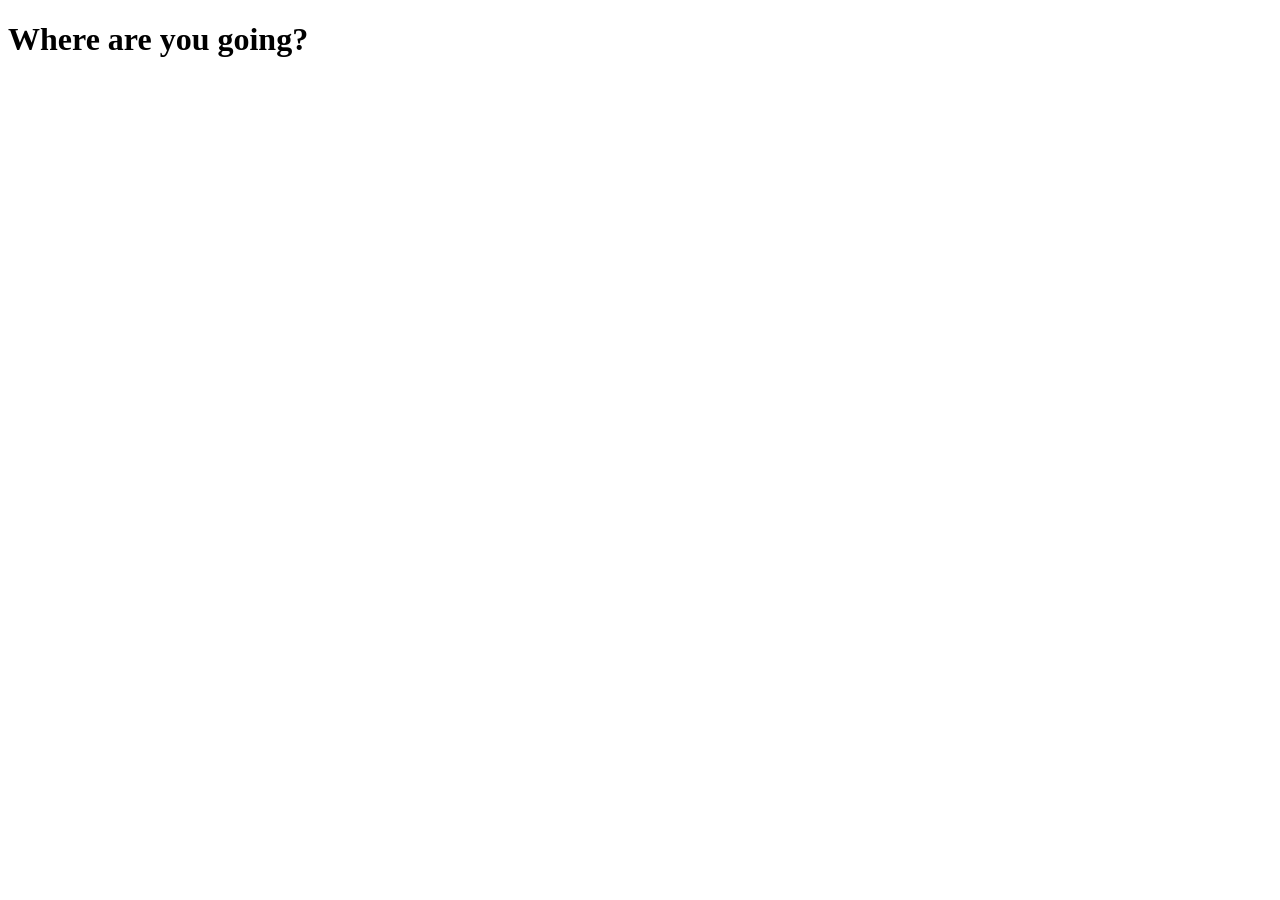
==== index.html @ d282cd77 "chore: scaffold project structure, README and linked stylesheets" ====
<!DOCTYPE html>
<html lang="en">
<head>
  <meta charset="utf-8">
  <meta name="viewport" content="width=device-width, initial-scale=1">
  <title>StageFinder Nairobi | Find your matatu stage in the CBD</title>
  <meta name="description" content="Find matatu stages, routes and estimated fares in the Nairobi CBD. A simple guide for newcomers.">
  <link rel="stylesheet" href="css/base.css">
  <link rel="stylesheet" href="css/layout.css">
  <link rel="stylesheet" href="css/components.css">
  <link rel="stylesheet" href="css/animations.css">
</head>
<body>
  <main id="main">
    <h1>Where are you going?</h1>
  </main>
</body>
</html>
---- css/base.css ----
/* StageFinder Nairobi: reset, design tokens and typography */
---- css/layout.css ----
/* StageFinder Nairobi: header, navigation, grid and footer */
---- css/components.css ----
/* StageFinder Nairobi: cards, badges, tables, buttons and form */
---- css/animations.css ----
/* StageFinder Nairobi: keyframes and motion rules */
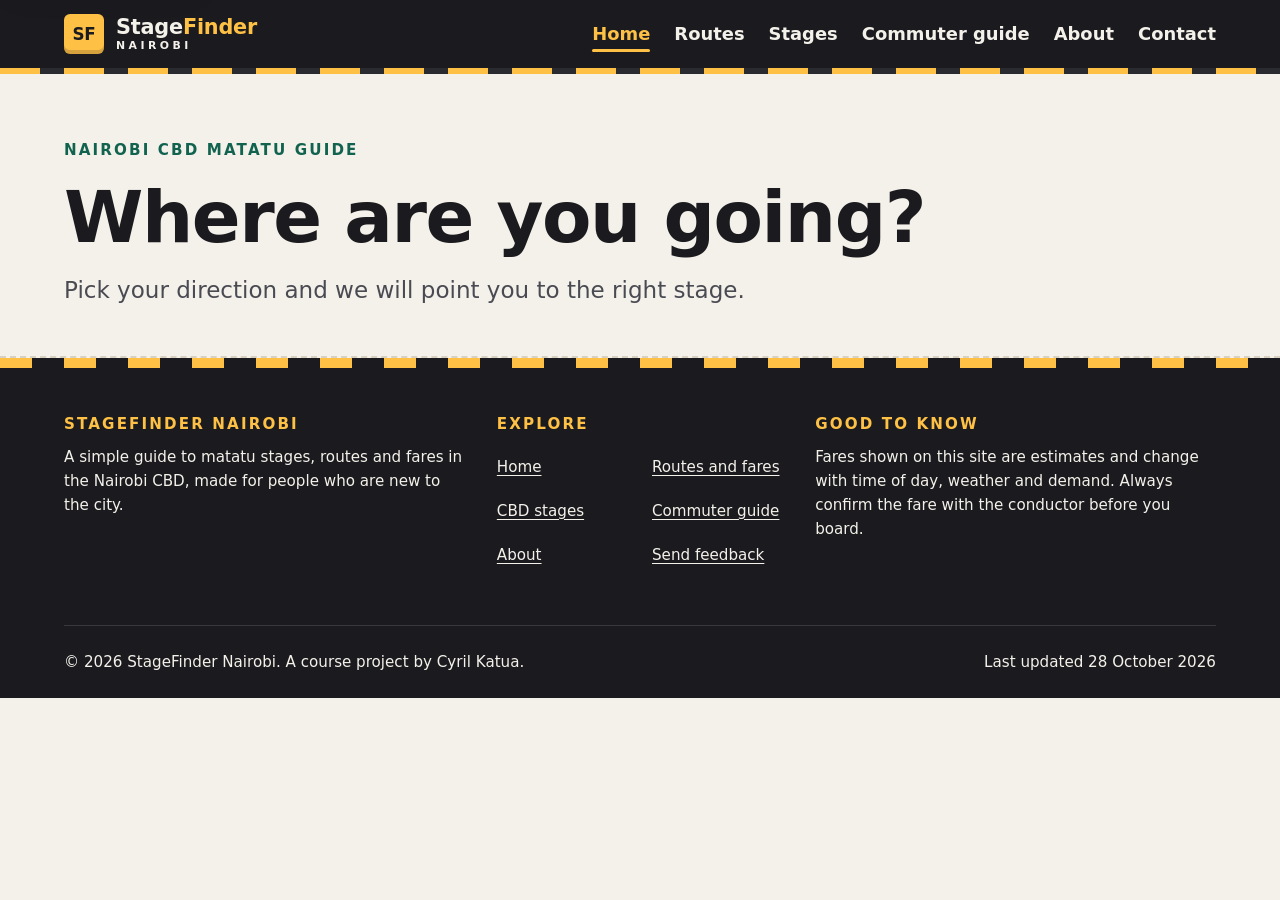
==== commit 77ee186e: "feat: add shared header, no-JS mobile nav, skip link and footer to all pages" ====
--- a/index.html
+++ b/index.html
@@ -5,14 +5,81 @@
   <meta name="viewport" content="width=device-width, initial-scale=1">
   <title>StageFinder Nairobi | Find your matatu stage in the CBD</title>
   <meta name="description" content="Find matatu stages, routes and estimated fares in the Nairobi CBD. A simple guide for newcomers.">
+  <meta name="theme-color" content="#1B1B1F">
+  <link rel="icon" href="images/favicon.svg" type="image/svg+xml">
   <link rel="stylesheet" href="css/base.css">
   <link rel="stylesheet" href="css/layout.css">
   <link rel="stylesheet" href="css/components.css">
   <link rel="stylesheet" href="css/animations.css">
 </head>
 <body>
-  <main id="main">
-    <h1>Where are you going?</h1>
+  <a class="skip-link" href="#main">Skip to content</a>
+
+  <header class="site-header on-dark">
+    <div class="site-header__inner container">
+      <a class="wordmark" href="index.html">
+        <span class="wordmark__badge" aria-hidden="true">SF</span>
+        <span class="wordmark__text"><span class="wordmark__name">Stage<span>Finder</span></span> <small>Nairobi</small></span>
+      </a>
+
+      <input type="checkbox" id="nav-toggle" class="nav-toggle visually-hidden">
+      <label for="nav-toggle" class="nav-toggle__label">
+        <span class="nav-toggle__icon" aria-hidden="true"></span>
+        Menu
+      </label>
+
+      <nav class="site-nav" aria-label="Main">
+        <ul class="site-nav__list" role="list">
+          <li><a href="index.html" aria-current="page">Home</a></li>
+          <li><a href="routes.html">Routes</a></li>
+          <li><a href="stages.html">Stages</a></li>
+          <li><a href="guide.html">Commuter guide</a></li>
+          <li><a href="about.html">About</a></li>
+          <li><a href="contact.html">Contact</a></li>
+        </ul>
+      </nav>
+    </div>
+    <div class="road-stripe" aria-hidden="true"></div>
+  </header>
+
+  <main id="main" tabindex="-1">
+    <header class="page-intro">
+      <div class="container">
+        <p class="eyebrow">Nairobi CBD matatu guide</p>
+        <h1>Where are you going?</h1>
+        <p class="lead">Pick your direction and we will point you to the right stage.</p>
+      </div>
+    </header>
   </main>
+
+  <footer class="site-footer on-dark">
+    <div class="container">
+      <div class="site-footer__grid">
+        <div>
+          <h2>StageFinder Nairobi</h2>
+          <p>A simple guide to matatu stages, routes and fares in the Nairobi CBD, made for people who are new to the city.</p>
+        </div>
+        <nav aria-label="Footer">
+          <h2>Explore</h2>
+          <ul class="footer-links" role="list">
+            <li><a href="index.html">Home</a></li>
+            <li><a href="routes.html">Routes and fares</a></li>
+            <li><a href="stages.html">CBD stages</a></li>
+            <li><a href="guide.html">Commuter guide</a></li>
+            <li><a href="about.html">About</a></li>
+            <li><a href="contact.html">Send feedback</a></li>
+          </ul>
+        </nav>
+        <div>
+          <h2>Good to know</h2>
+          <p>Fares shown on this site are estimates and change with time of day, weather and demand. Always confirm the fare with the conductor before you board.</p>
+        </div>
+      </div>
+      <div class="site-footer__bottom">
+        <p>&copy; 2026 StageFinder Nairobi. A course project by Cyril Katua.</p>
+        <p>Last updated <time datetime="2026-10-28">28 October 2026</time></p>
+      </div>
+    </div>
+  </footer>
 </body>
 </html>
--- a/css/base.css
+++ b/css/base.css
@@ -1 +1,296 @@
-/* StageFinder Nairobi: reset, design tokens and typography */
+/* ==========================================================================
+   StageFinder Nairobi: base.css
+   Reset, design tokens, typography and focus styles.
+   ========================================================================== */
+
+/* --------------------------------------------------------------------------
+   1. Design tokens
+   -------------------------------------------------------------------------- */
+:root {
+  /* Brand colours */
+  --color-ink: #1B1B1F;
+  --color-road: #F4F1EA;
+  --color-route: #E4572E;
+  --color-stage: #17806D;
+  --color-signal: #FFC145;
+
+  /* Supporting colours. Each text/background pair is noted with its
+     contrast ratio so the 4.5:1 rule can be checked at a glance. */
+  --color-paper: #FFFFFF;        /* card surface */
+  --color-asphalt: #2A2A31;      /* dark panels, road art */
+  --color-ink-soft: #4A4A52;     /* secondary text: 7.8:1 on road */
+  --color-route-ink: #B83A15;    /* route colour for text: 5.2:1 on road */
+  --color-stage-ink: #11634F;    /* stage colour for text: 6.4:1 on road */
+  --color-sky: #2F5D9E;          /* fifth direction accent: 6.6:1 with white */
+  --color-line: #D8D1C1;         /* decorative dividers only, never text */
+  --color-line-strong: #6E6A61;  /* form borders: 4.9:1 on paper */
+
+  /* Pairs: ink on road 15.3:1 | ink on signal 10.6:1 | ink on route 4.7:1
+     white on stage 4.8:1 | road on ink 15.3:1 | signal on ink 10.6:1 */
+
+  /* Focus ring (swapped to signal on dark surfaces) */
+  --focus-ring: var(--color-ink);
+
+  /* Spacing scale */
+  --space-3xs: 0.25rem;
+  --space-2xs: 0.5rem;
+  --space-xs: 0.75rem;
+  --space-s: 1rem;
+  --space-m: 1.5rem;
+  --space-l: 2rem;
+  --space-xl: 3rem;
+  --space-2xl: 4rem;
+  --space-3xl: 6rem;
+  --space-section: clamp(3rem, 2rem + 4vw, 6rem);
+  --gutter: clamp(1rem, 0.6rem + 2vw, 2rem);
+
+  /* Radii */
+  --radius-s: 0.375rem;
+  --radius-m: 0.75rem;
+  --radius-l: 1.25rem;
+  --radius-pill: 999px;
+
+  /* Shadows */
+  --shadow-s: 0 1px 2px rgb(27 27 31 / 0.08), 0 1px 1px rgb(27 27 31 / 0.04);
+  --shadow-m: 0 4px 12px rgb(27 27 31 / 0.08), 0 2px 4px rgb(27 27 31 / 0.06);
+  --shadow-l: 0 18px 40px rgb(27 27 31 / 0.14), 0 6px 12px rgb(27 27 31 / 0.08);
+
+  /* Fluid type scale (ratio about 1.2 on small screens, 1.33 on large) */
+  --step--1: clamp(0.875rem, 0.85rem + 0.12vw, 0.95rem);
+  --step-0: clamp(1rem, 0.96rem + 0.2vw, 1.125rem);
+  --step-1: clamp(1.2rem, 1.12rem + 0.4vw, 1.45rem);
+  --step-2: clamp(1.44rem, 1.28rem + 0.8vw, 1.9rem);
+  --step-3: clamp(1.73rem, 1.45rem + 1.4vw, 2.5rem);
+  --step-4: clamp(2.07rem, 1.6rem + 2.35vw, 3.35rem);
+  --step-5: clamp(2.3rem, 1.5rem + 4vw, 4.5rem);
+
+  /* Font stacks: system fonts only, nothing is downloaded */
+  --font-body: system-ui, -apple-system, "Segoe UI", Roboto, "Helvetica Neue", Arial, "Noto Sans", sans-serif;
+  --font-display: Bahnschrift, "DIN Alternate", "Roboto Condensed", "Arial Narrow", "Segoe UI", system-ui, sans-serif;
+  --font-mono: ui-monospace, "Cascadia Mono", "Roboto Mono", Menlo, Consolas, monospace;
+
+  /* Layout */
+  --container: 72rem;
+  --measure: 65ch;
+
+  /* Motion */
+  --ease-out: cubic-bezier(0.22, 1, 0.36, 1);
+  --ease-in-out: cubic-bezier(0.65, 0, 0.35, 1);
+  --dur-fast: 160ms;
+  --dur-base: 280ms;
+  --dur-slow: 600ms;
+}
+
+/* --------------------------------------------------------------------------
+   2. Reset
+   -------------------------------------------------------------------------- */
+*,
+*::before,
+*::after {
+  box-sizing: border-box;
+}
+
+* {
+  margin: 0;
+}
+
+html {
+  color-scheme: light;
+}
+
+body {
+  min-height: 100vh;
+  line-height: 1.6;
+}
+
+img,
+picture,
+svg {
+  display: block;
+  max-width: 100%;
+}
+
+img {
+  height: auto;
+}
+
+input,
+button,
+textarea,
+select {
+  font: inherit;
+  color: inherit;
+}
+
+button {
+  cursor: pointer;
+}
+
+textarea {
+  resize: vertical;
+}
+
+table {
+  border-collapse: collapse;
+}
+
+ul[class],
+ol[class] {
+  list-style: none;
+  padding: 0;
+}
+
+p,
+h1,
+h2,
+h3,
+h4,
+li,
+dd,
+figcaption {
+  overflow-wrap: break-word;
+}
+
+[hidden] {
+  display: none !important;
+}
+
+/* --------------------------------------------------------------------------
+   3. Typography
+   -------------------------------------------------------------------------- */
+body {
+  font-family: var(--font-body);
+  font-size: var(--step-0);
+  color: var(--color-ink);
+  background-color: var(--color-road);
+}
+
+h1,
+h2,
+h3,
+h4 {
+  font-family: var(--font-display);
+  font-weight: 700;
+  line-height: 1.1;
+  letter-spacing: -0.01em;
+  text-wrap: balance;
+}
+
+h1 {
+  font-size: var(--step-5);
+  letter-spacing: -0.02em;
+}
+
+h2 {
+  font-size: var(--step-3);
+}
+
+h3 {
+  font-size: var(--step-1);
+}
+
+h4 {
+  font-size: var(--step-0);
+}
+
+p,
+li,
+dd {
+  max-width: var(--measure);
+}
+
+small {
+  font-size: var(--step--1);
+}
+
+strong,
+b {
+  font-weight: 700;
+}
+
+code,
+kbd {
+  font-family: var(--font-mono);
+  font-size: 0.9em;
+}
+
+abbr[title] {
+  text-decoration: underline dotted;
+  cursor: help;
+}
+
+a {
+  color: var(--color-route-ink);
+  text-decoration-thickness: 0.08em;
+  text-underline-offset: 0.18em;
+}
+
+a:hover {
+  text-decoration-thickness: 0.16em;
+}
+
+hr {
+  border: 0;
+  border-top: 2px dashed var(--color-line);
+  margin-block: var(--space-l);
+}
+
+::selection {
+  background-color: var(--color-signal);
+  color: var(--color-ink);
+}
+
+/* Small uppercase label used above headings, like a stage signboard */
+.eyebrow {
+  font-family: var(--font-display);
+  font-size: var(--step--1);
+  font-weight: 700;
+  letter-spacing: 0.14em;
+  text-transform: uppercase;
+  color: var(--color-stage-ink);
+}
+
+.lead {
+  font-size: var(--step-1);
+  line-height: 1.5;
+  color: var(--color-ink-soft);
+}
+
+/* Vertical rhythm for long-form content */
+.flow > * + * {
+  margin-block-start: var(--flow-space, 1em);
+}
+
+/* --------------------------------------------------------------------------
+   4. Focus styles
+   -------------------------------------------------------------------------- */
+:focus-visible {
+  outline: 3px solid var(--focus-ring);
+  outline-offset: 3px;
+  border-radius: var(--radius-s);
+}
+
+:focus:not(:focus-visible) {
+  outline: none;
+}
+
+/* Dark surfaces switch the focus ring to signal yellow (10.6:1 on ink) */
+.on-dark {
+  --focus-ring: var(--color-signal);
+}
+
+/* --------------------------------------------------------------------------
+   5. Utilities
+   -------------------------------------------------------------------------- */
+.visually-hidden {
+  position: absolute !important;
+  width: 1px;
+  height: 1px;
+  padding: 0;
+  margin: -1px;
+  overflow: hidden;
+  clip: rect(0 0 0 0);
+  clip-path: inset(50%);
+  white-space: nowrap;
+  border: 0;
+}
--- a/css/layout.css
+++ b/css/layout.css
@@ -1 +1,474 @@
-/* StageFinder Nairobi: header, navigation, grid and footer */
+/* ==========================================================================
+   StageFinder Nairobi: layout.css
+   Skip link, header, navigation (with no-JS mobile menu), page structure,
+   grids and footer. Mobile first: 1 column, 2 at 40em, 3 at 64em.
+   ========================================================================== */
+
+/* --------------------------------------------------------------------------
+   1. Containers and sections
+   -------------------------------------------------------------------------- */
+.container {
+  width: min(100% - 2 * var(--gutter), var(--container));
+  margin-inline: auto;
+}
+
+.section {
+  padding-block: var(--space-section);
+}
+
+.section--tight {
+  padding-block: var(--space-xl);
+}
+
+.section--paper {
+  background-color: var(--color-paper);
+}
+
+.section__header {
+  display: grid;
+  gap: var(--space-2xs);
+  margin-block-end: var(--space-l);
+}
+
+.section__header > p {
+  color: var(--color-ink-soft);
+}
+
+main {
+  display: block;
+}
+
+main:focus {
+  outline: none;
+}
+
+/* Card grids: 1 column, 2 at 40em, 3 at 64em */
+.grid {
+  display: grid;
+  gap: var(--space-m);
+  grid-template-columns: 1fr;
+}
+
+@media (min-width: 40em) {
+  .grid {
+    grid-template-columns: repeat(2, 1fr);
+  }
+}
+
+@media (min-width: 64em) {
+  .grid--3 {
+    grid-template-columns: repeat(3, 1fr);
+  }
+}
+
+/* Two-column prose layout with a sidebar on wide screens */
+.split {
+  display: grid;
+  gap: var(--space-xl);
+}
+
+@media (min-width: 64em) {
+  .split {
+    grid-template-columns: minmax(0, 2fr) minmax(0, 1fr);
+    align-items: start;
+  }
+}
+
+/* --------------------------------------------------------------------------
+   2. Skip link
+   -------------------------------------------------------------------------- */
+.skip-link {
+  position: absolute;
+  top: var(--space-2xs);
+  left: var(--space-2xs);
+  z-index: 100;
+  display: inline-flex;
+  align-items: center;
+  min-height: 44px;
+  padding: var(--space-2xs) var(--space-s);
+  border-radius: var(--radius-m);
+  background-color: var(--color-signal);
+  color: var(--color-ink);
+  font-weight: 700;
+  text-decoration: none;
+  box-shadow: var(--shadow-l);
+  transform: translateY(-200%);
+}
+
+.skip-link:focus,
+.skip-link:focus-visible {
+  transform: translateY(0);
+}
+
+/* --------------------------------------------------------------------------
+   3. Site header
+   -------------------------------------------------------------------------- */
+.site-header {
+  position: relative;
+  z-index: 50;
+  background-color: var(--color-ink);
+  color: var(--color-road);
+}
+
+.site-header__inner {
+  display: flex;
+  flex-wrap: wrap;
+  align-items: center;
+  justify-content: space-between;
+  gap: var(--space-s);
+  min-height: 4.25rem;
+}
+
+/* Painted lane line under the header */
+.road-stripe {
+  height: 0.375rem;
+  background-image: repeating-linear-gradient(
+    90deg,
+    var(--color-signal) 0 2.5rem,
+    transparent 2.5rem 4rem
+  );
+  background-color: var(--color-asphalt);
+}
+
+/* Wordmark */
+.wordmark {
+  display: inline-flex;
+  align-items: center;
+  gap: var(--space-xs);
+  min-height: 44px;
+  color: var(--color-road);
+  text-decoration: none;
+}
+
+.wordmark__badge {
+  display: grid;
+  place-items: center;
+  width: 2.5rem;
+  height: 2.5rem;
+  border-radius: var(--radius-s);
+  background-color: var(--color-signal);
+  color: var(--color-ink);
+  font-family: var(--font-display);
+  font-weight: 800;
+  font-size: 1.05rem;
+  letter-spacing: -0.02em;
+  box-shadow: inset 0 -4px 0 rgb(27 27 31 / 0.18);
+}
+
+.wordmark__text {
+  display: grid;
+  line-height: 1;
+  font-family: var(--font-display);
+  font-weight: 800;
+  font-size: 1.3rem;
+  letter-spacing: -0.01em;
+}
+
+.wordmark__name span {
+  color: var(--color-signal);
+}
+
+.wordmark__text small {
+  margin-top: 0.2rem;
+  font-size: 0.68rem;
+  font-weight: 700;
+  letter-spacing: 0.32em;
+  text-transform: uppercase;
+  color: var(--color-road);
+}
+
+/* --------------------------------------------------------------------------
+   4. Navigation and the no-JS mobile menu
+   The checkbox stays in the tab order (visually hidden, not display:none)
+   so keyboard users can open the menu with Space.
+   -------------------------------------------------------------------------- */
+.nav-toggle__label {
+  display: inline-flex;
+  align-items: center;
+  gap: var(--space-2xs);
+  min-width: 44px;
+  min-height: 44px;
+  padding: var(--space-2xs) var(--space-s);
+  border: 2px solid var(--color-road);
+  border-radius: var(--radius-pill);
+  font-family: var(--font-display);
+  font-weight: 700;
+  letter-spacing: 0.06em;
+  text-transform: uppercase;
+  font-size: var(--step--1);
+  cursor: pointer;
+  user-select: none;
+}
+
+.nav-toggle__label:hover {
+  border-color: var(--color-signal);
+}
+
+.nav-toggle:focus-visible + .nav-toggle__label {
+  outline: 3px solid var(--color-signal);
+  outline-offset: 3px;
+}
+
+/* Hamburger icon drawn with one span and two pseudo-elements */
+.nav-toggle__icon,
+.nav-toggle__icon::before,
+.nav-toggle__icon::after {
+  display: block;
+  width: 1.125rem;
+  height: 2px;
+  border-radius: 2px;
+  background-color: currentColor;
+}
+
+.nav-toggle__icon {
+  position: relative;
+}
+
+.nav-toggle__icon::before,
+.nav-toggle__icon::after {
+  content: "";
+  position: absolute;
+  left: 0;
+}
+
+.nav-toggle__icon::before {
+  transform: translateY(-6px);
+}
+
+.nav-toggle__icon::after {
+  transform: translateY(6px);
+}
+
+/* Open state: the icon becomes a cross */
+.nav-toggle:checked + .nav-toggle__label .nav-toggle__icon {
+  background-color: transparent;
+}
+
+.nav-toggle:checked + .nav-toggle__label .nav-toggle__icon::before {
+  background-color: var(--color-road);
+  transform: rotate(45deg);
+}
+
+.nav-toggle:checked + .nav-toggle__label .nav-toggle__icon::after {
+  background-color: var(--color-road);
+  transform: rotate(-45deg);
+}
+
+.nav-toggle:checked + .nav-toggle__label {
+  background-color: var(--color-road);
+  color: var(--color-ink);
+}
+
+.nav-toggle:checked + .nav-toggle__label .nav-toggle__icon::before,
+.nav-toggle:checked + .nav-toggle__label .nav-toggle__icon::after {
+  background-color: var(--color-ink);
+}
+
+/* Small screens: the menu is a panel that drops down under the header */
+.site-nav {
+  position: absolute;
+  top: 100%;
+  left: 0;
+  right: 0;
+  background-color: var(--color-ink);
+  border-top: 1px solid rgb(244 241 234 / 0.12);
+  box-shadow: var(--shadow-l);
+  visibility: hidden;
+  opacity: 0;
+  transform: translateY(-0.75rem);
+}
+
+.nav-toggle:checked ~ .site-nav {
+  visibility: visible;
+  opacity: 1;
+  transform: translateY(0);
+}
+
+.site-nav__list {
+  display: grid;
+  width: min(100% - 2 * var(--gutter), var(--container));
+  margin-inline: auto;
+  padding-block: var(--space-xs) var(--space-m);
+}
+
+.site-nav__list li {
+  border-bottom: 1px solid rgb(244 241 234 / 0.1);
+}
+
+.site-nav__list li:last-child {
+  border-bottom: 0;
+}
+
+.site-nav a {
+  position: relative;
+  display: flex;
+  align-items: center;
+  min-height: 48px;
+  padding-block: var(--space-2xs);
+  color: var(--color-road);
+  font-family: var(--font-display);
+  font-weight: 600;
+  font-size: var(--step-1);
+  text-decoration: none;
+}
+
+/* Animated underline: scaled from 0 to 1 (see animations.css) */
+.site-nav a::after {
+  content: "";
+  position: absolute;
+  left: 0;
+  right: 0;
+  bottom: 0.5rem;
+  height: 3px;
+  border-radius: 3px;
+  background-color: var(--color-signal);
+  transform: scaleX(0);
+  transform-origin: left center;
+}
+
+.site-nav a:hover::after,
+.site-nav a:focus-visible::after,
+.site-nav a[aria-current="page"]::after {
+  transform: scaleX(1);
+}
+
+.site-nav a[aria-current="page"] {
+  color: var(--color-signal);
+}
+
+/* Wide screens: inline navigation, toggle removed */
+@media (min-width: 48em) {
+  .nav-toggle,
+  .nav-toggle__label {
+    display: none;
+  }
+
+  .site-nav {
+    position: static;
+    background: none;
+    border: 0;
+    box-shadow: none;
+    visibility: visible;
+    opacity: 1;
+    transform: none;
+  }
+
+  .site-nav__list {
+    display: flex;
+    gap: var(--space-m);
+    width: auto;
+    padding: 0;
+  }
+
+  .site-nav__list li {
+    border: 0;
+  }
+
+  .site-nav a {
+    min-height: 44px;
+    font-size: var(--step-0);
+  }
+
+  .site-nav a::after {
+    bottom: 0.25rem;
+  }
+}
+
+/* --------------------------------------------------------------------------
+   5. Inner page intro band
+   -------------------------------------------------------------------------- */
+.page-intro {
+  position: relative;
+  padding-block: var(--space-2xl) var(--space-xl);
+  background-color: var(--color-road);
+  border-bottom: 2px dashed var(--color-line);
+}
+
+.page-intro .container {
+  display: grid;
+  gap: var(--space-s);
+}
+
+.page-intro h1 {
+  max-width: 18ch;
+}
+
+/* --------------------------------------------------------------------------
+   6. Site footer
+   -------------------------------------------------------------------------- */
+.site-footer {
+  background-color: var(--color-ink);
+  color: var(--color-road);
+  font-size: var(--step--1);
+}
+
+/* Painted kerb stripe across the top of the footer */
+.site-footer::before {
+  content: "";
+  display: block;
+  height: 0.625rem;
+  background-image: repeating-linear-gradient(
+    90deg,
+    var(--color-signal) 0 2rem,
+    var(--color-ink) 2rem 4rem
+  );
+}
+
+.site-footer__grid {
+  display: grid;
+  gap: var(--space-l);
+  padding-block: var(--space-xl);
+}
+
+@media (min-width: 40em) {
+  .site-footer__grid {
+    grid-template-columns: repeat(2, 1fr);
+  }
+}
+
+@media (min-width: 64em) {
+  .site-footer__grid {
+    grid-template-columns: 1.4fr 1fr 1.4fr;
+  }
+}
+
+.site-footer h2 {
+  margin-bottom: var(--space-xs);
+  font-size: var(--step--1);
+  letter-spacing: 0.14em;
+  text-transform: uppercase;
+  color: var(--color-signal);
+}
+
+.site-footer p {
+  color: var(--color-road);
+}
+
+.site-footer a {
+  color: var(--color-road);
+}
+
+.site-footer a:hover {
+  color: var(--color-signal);
+}
+
+.footer-links {
+  display: grid;
+  grid-template-columns: repeat(2, minmax(0, 1fr));
+  gap: 0 var(--space-m);
+}
+
+.footer-links a {
+  display: inline-flex;
+  align-items: center;
+  min-height: 44px;
+}
+
+.site-footer__bottom {
+  display: flex;
+  flex-wrap: wrap;
+  justify-content: space-between;
+  gap: var(--space-2xs) var(--space-m);
+  padding-block: var(--space-m);
+  border-top: 1px solid rgb(244 241 234 / 0.14);
+}
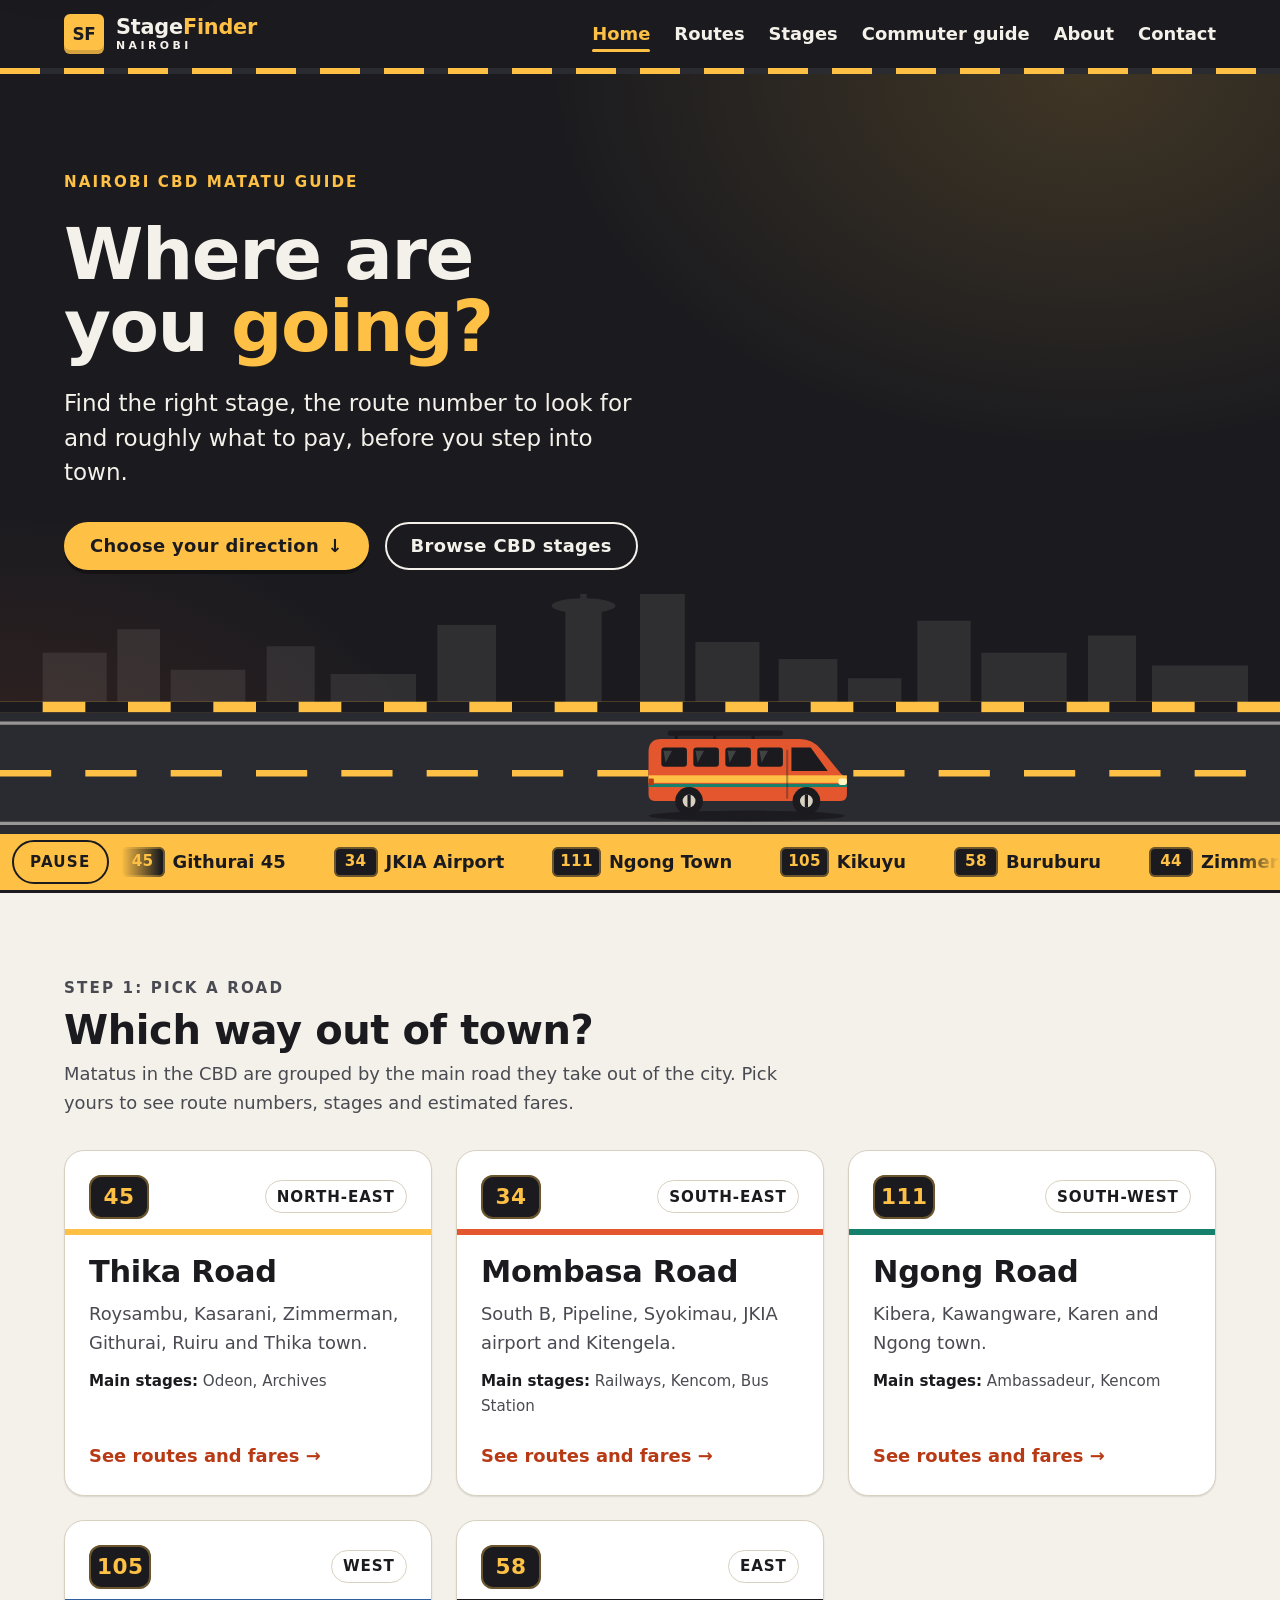
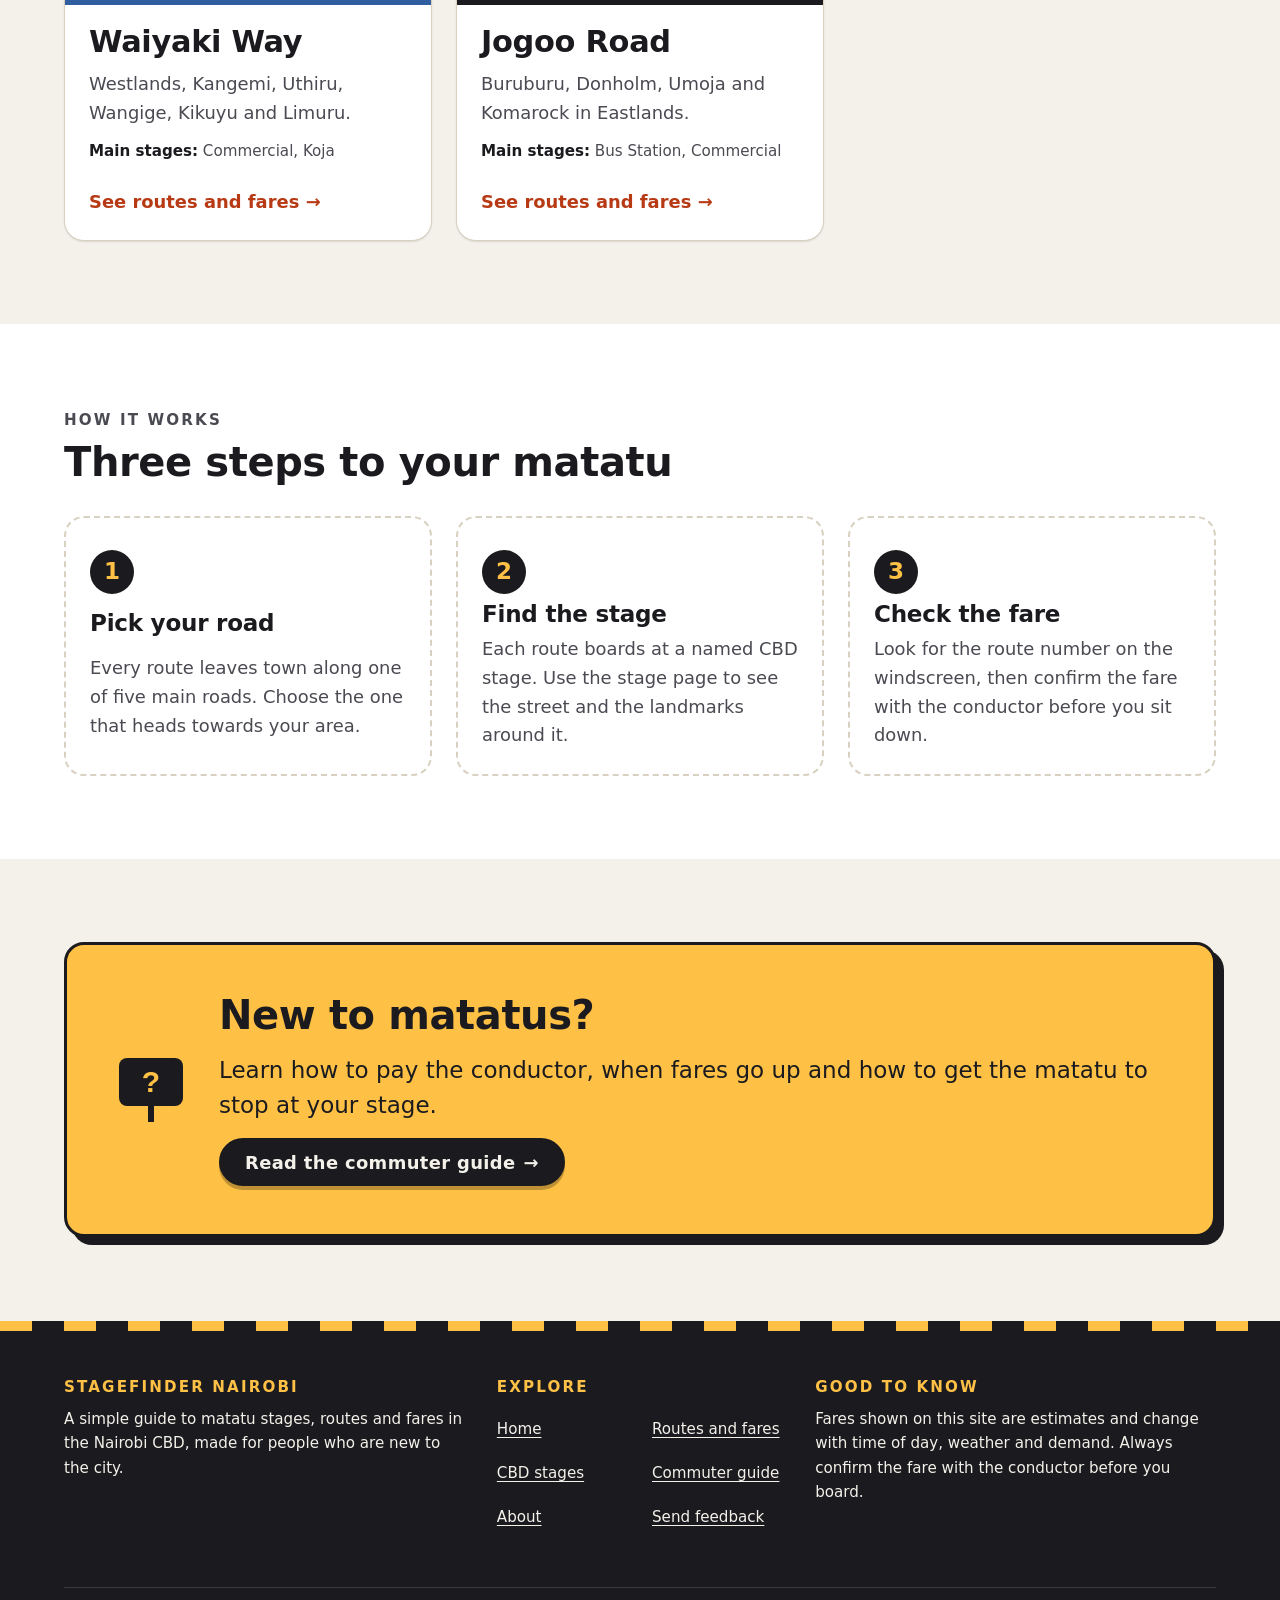
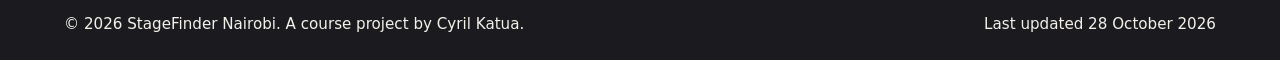
==== commit 92e06791: "feat: build home page with SVG road hero, route ticker, direction cards and call-out" ====
--- a/index.html
+++ b/index.html
@@ -43,13 +43,237 @@
   </header>
 
   <main id="main" tabindex="-1">
-    <header class="page-intro">
+    <section class="hero on-dark" aria-labelledby="hero-title">
+      <div class="hero__inner container">
+        <p class="eyebrow">Nairobi CBD matatu guide</p>
+        <h1 class="hero__title" id="hero-title">Where are you <span class="hero__highlight">going?</span></h1>
+        <p class="hero__lead">Find the right stage, the route number to look for and roughly what to pay, before you step into town.</p>
+        <div class="hero__actions">
+          <a class="button button--signal" href="#directions">Choose your direction <span class="button__arrow" aria-hidden="true">&darr;</span></a>
+          <a class="button button--ghost" href="stages.html">Browse CBD stages</a>
+        </div>
+      </div>
+
+      <div class="hero__art" aria-hidden="true">
+        <svg class="hero__road" viewBox="0 0 1200 240" preserveAspectRatio="xMidYMax slice" focusable="false">
+          <defs>
+            <mask id="lane-mask" maskUnits="userSpaceOnUse" x="0" y="0" width="1200" height="240">
+              <path class="lane-reveal" d="M0 183 H1200" stroke="#fff" stroke-width="14" fill="none"/>
+            </mask>
+          </defs>
+
+          <!-- City skyline -->
+          <g fill="#F4F1EA" opacity="0.09">
+            <rect x="40" y="70" width="60" height="50"/>
+            <rect x="110" y="48" width="40" height="72"/>
+            <rect x="160" y="86" width="70" height="34"/>
+            <rect x="250" y="64" width="45" height="56"/>
+            <rect x="310" y="90" width="80" height="30"/>
+            <rect x="410" y="44" width="55" height="76"/>
+            <rect x="530" y="26" width="34" height="94"/>
+            <ellipse cx="547" cy="26" rx="30" ry="7"/>
+            <rect x="544" y="6" width="6" height="16"/>
+            <rect x="600" y="12" width="42" height="108"/>
+            <rect x="652" y="60" width="60" height="60"/>
+            <rect x="730" y="76" width="55" height="44"/>
+            <rect x="795" y="94" width="50" height="26"/>
+            <rect x="860" y="40" width="50" height="80"/>
+            <rect x="920" y="70" width="80" height="50"/>
+            <rect x="1020" y="54" width="45" height="66"/>
+            <rect x="1080" y="82" width="90" height="38"/>
+          </g>
+
+          <!-- Kerb, asphalt and edge lines -->
+          <rect x="0" y="116" width="1200" height="10" fill="#FFC145"/>
+          <path d="M0 121 H1200" stroke="#1B1B1F" stroke-width="10" stroke-dasharray="40 40"/>
+          <rect x="0" y="126" width="1200" height="114" fill="#2A2A31"/>
+          <path d="M0 136 H1200 M0 230 H1200" stroke="#F4F1EA" stroke-width="3" opacity="0.55"/>
+
+          <!-- Centre lane line, revealed by the mask -->
+          <path class="lane-line" d="M0 183 H1200" stroke="#FFC145" stroke-width="6" stroke-dasharray="48 32" mask="url(#lane-mask)"/>
+
+          <!-- Matatu, parked at its final position -->
+          <g transform="translate(600 141)">
+            <g class="matatu">
+              <ellipse cx="100" cy="82" rx="92" ry="5" fill="#000" opacity="0.35"/>
+              <rect x="26" y="2" width="108" height="5" rx="2" fill="#1B1B1F"/>
+              <path d="M34 7 V11 M70 7 V11 M106 7 V11" stroke="#1B1B1F" stroke-width="3"/>
+              <path d="M8 62 V22 Q8 10 20 10 H150 Q162 10 170 20 L188 42 Q194 46 194 54 V62 Q194 68 188 68 H14 Q8 68 8 62 Z" fill="#E4572E"/>
+              <rect x="20" y="18" width="24" height="18" rx="3" fill="#1B1B1F"/>
+              <rect x="50" y="18" width="24" height="18" rx="3" fill="#1B1B1F"/>
+              <rect x="80" y="18" width="24" height="18" rx="3" fill="#1B1B1F"/>
+              <rect x="110" y="18" width="24" height="18" rx="3" fill="#1B1B1F"/>
+              <path d="M142 18 H160 L176 40 H142 Z" fill="#1B1B1F"/>
+              <path d="M22 21 L30 21 L24 32 Z M52 21 L60 21 L54 32 Z M82 21 L90 21 L84 32 Z M112 21 L120 21 L114 32 Z" fill="#F4F1EA" opacity="0.18"/>
+              <rect x="8" y="44" width="186" height="7" fill="#FFC145"/>
+              <rect x="8" y="52" width="186" height="3" fill="#17806D"/>
+              <path d="M138 20 V66" stroke="#1B1B1F" stroke-opacity="0.35" stroke-width="2"/>
+              <rect x="186" y="47" width="8" height="6" rx="2" fill="#FFF4C2"/>
+              <rect x="8" y="47" width="5" height="6" rx="1" fill="#B83A15"/>
+              <g transform="translate(46 68)">
+                <g class="matatu-wheel">
+                  <circle r="13" fill="#1B1B1F"/>
+                  <circle r="6" fill="#D8D1C1"/>
+                  <rect x="-1.5" y="-6" width="3" height="12" fill="#1B1B1F"/>
+                </g>
+              </g>
+              <g transform="translate(156 68)">
+                <g class="matatu-wheel">
+                  <circle r="13" fill="#1B1B1F"/>
+                  <circle r="6" fill="#D8D1C1"/>
+                  <rect x="-1.5" y="-6" width="3" height="12" fill="#1B1B1F"/>
+                </g>
+              </g>
+            </g>
+          </g>
+        </svg>
+      </div>
+    </section>
+
+    <!-- VERIFY: route numbers and destinations in the ticker -->
+    <section class="ticker" aria-labelledby="ticker-title">
+      <h2 class="visually-hidden" id="ticker-title">Popular routes</h2>
+      <input type="checkbox" id="ticker-pause" class="ticker__toggle visually-hidden">
+      <label for="ticker-pause" class="ticker__control">
+        <span class="ticker__when-playing">Pause</span>
+        <span class="ticker__when-paused">Play</span>
+        <span class="visually-hidden">route ticker</span>
+      </label>
+      <div class="ticker__viewport">
+        <div class="ticker__track">
+          <ul class="ticker__list" role="list">
+            <li><span class="route-badge">45</span> Githurai 45</li>
+            <li><span class="route-badge">34</span> JKIA Airport</li>
+            <li><span class="route-badge">111</span> Ngong Town</li>
+            <li><span class="route-badge">105</span> Kikuyu</li>
+            <li><span class="route-badge">58</span> Buruburu</li>
+            <li><span class="route-badge">44</span> Zimmerman</li>
+            <li><span class="route-badge">110</span> Kitengela</li>
+            <li><span class="route-badge">46</span> Kawangware</li>
+            <li><span class="route-badge">118</span> Wangige</li>
+            <li><span class="route-badge">19C</span> Komarock</li>
+            <li><span class="route-badge">237</span> Thika Town</li>
+            <li><span class="route-badge">24</span> Karen</li>
+          </ul>
+          <ul class="ticker__list" role="list" aria-hidden="true">
+            <li><span class="route-badge">45</span> Githurai 45</li>
+            <li><span class="route-badge">34</span> JKIA Airport</li>
+            <li><span class="route-badge">111</span> Ngong Town</li>
+            <li><span class="route-badge">105</span> Kikuyu</li>
+            <li><span class="route-badge">58</span> Buruburu</li>
+            <li><span class="route-badge">44</span> Zimmerman</li>
+            <li><span class="route-badge">110</span> Kitengela</li>
+            <li><span class="route-badge">46</span> Kawangware</li>
+            <li><span class="route-badge">118</span> Wangige</li>
+            <li><span class="route-badge">19C</span> Komarock</li>
+            <li><span class="route-badge">237</span> Thika Town</li>
+            <li><span class="route-badge">24</span> Karen</li>
+          </ul>
+        </div>
+      </div>
+    </section>
+
+    <section class="section" id="directions" aria-labelledby="directions-title">
       <div class="container">
-        <p class="eyebrow">Nairobi CBD matatu guide</p>
-        <h1>Where are you going?</h1>
-        <p class="lead">Pick your direction and we will point you to the right stage.</p>
-      </div>
-    </header>
+        <div class="section__header reveal">
+          <p class="eyebrow">Step 1: pick a road</p>
+          <h2 id="directions-title">Which way out of town?</h2>
+          <p>Matatus in the CBD are grouped by the main road they take out of the city. Pick yours to see route numbers, stages and estimated fares.</p>
+        </div>
+
+        <!-- VERIFY: main stages listed on each direction card -->
+        <ul class="grid grid--3 direction-list" role="list">
+          <li class="direction-card direction-card--thika reveal">
+            <div class="direction-card__top">
+              <span class="route-badge route-badge--lg">45</span>
+              <span class="direction-card__compass">North-east</span>
+            </div>
+            <h3><a class="direction-card__link" href="routes.html#thika-road">Thika Road</a></h3>
+            <p>Roysambu, Kasarani, Zimmerman, Githurai, Ruiru and Thika town.</p>
+            <p class="direction-card__meta"><strong>Main stages:</strong> Odeon, Archives</p>
+            <span class="direction-card__cta" aria-hidden="true">See routes and fares <span class="button__arrow">&rarr;</span></span>
+          </li>
+          <li class="direction-card direction-card--mombasa reveal">
+            <div class="direction-card__top">
+              <span class="route-badge route-badge--lg">34</span>
+              <span class="direction-card__compass">South-east</span>
+            </div>
+            <h3><a class="direction-card__link" href="routes.html#mombasa-road">Mombasa Road</a></h3>
+            <p>South B, Pipeline, Syokimau, JKIA airport and Kitengela.</p>
+            <p class="direction-card__meta"><strong>Main stages:</strong> Railways, Kencom, Bus Station</p>
+            <span class="direction-card__cta" aria-hidden="true">See routes and fares <span class="button__arrow">&rarr;</span></span>
+          </li>
+          <li class="direction-card direction-card--ngong reveal">
+            <div class="direction-card__top">
+              <span class="route-badge route-badge--lg">111</span>
+              <span class="direction-card__compass">South-west</span>
+            </div>
+            <h3><a class="direction-card__link" href="routes.html#ngong-road">Ngong Road</a></h3>
+            <p>Kibera, Kawangware, Karen and Ngong town.</p>
+            <p class="direction-card__meta"><strong>Main stages:</strong> Ambassadeur, Kencom</p>
+            <span class="direction-card__cta" aria-hidden="true">See routes and fares <span class="button__arrow">&rarr;</span></span>
+          </li>
+          <li class="direction-card direction-card--waiyaki reveal">
+            <div class="direction-card__top">
+              <span class="route-badge route-badge--lg">105</span>
+              <span class="direction-card__compass">West</span>
+            </div>
+            <h3><a class="direction-card__link" href="routes.html#waiyaki-way">Waiyaki Way</a></h3>
+            <p>Westlands, Kangemi, Uthiru, Wangige, Kikuyu and Limuru.</p>
+            <p class="direction-card__meta"><strong>Main stages:</strong> Commercial, Koja</p>
+            <span class="direction-card__cta" aria-hidden="true">See routes and fares <span class="button__arrow">&rarr;</span></span>
+          </li>
+          <li class="direction-card direction-card--jogoo reveal">
+            <div class="direction-card__top">
+              <span class="route-badge route-badge--lg">58</span>
+              <span class="direction-card__compass">East</span>
+            </div>
+            <h3><a class="direction-card__link" href="routes.html#jogoo-road">Jogoo Road</a></h3>
+            <p>Buruburu, Donholm, Umoja and Komarock in Eastlands.</p>
+            <p class="direction-card__meta"><strong>Main stages:</strong> Bus Station, Commercial</p>
+            <span class="direction-card__cta" aria-hidden="true">See routes and fares <span class="button__arrow">&rarr;</span></span>
+          </li>
+        </ul>
+      </div>
+    </section>
+
+    <section class="section section--paper" aria-labelledby="how-title">
+      <div class="container">
+        <div class="section__header reveal">
+          <p class="eyebrow">How it works</p>
+          <h2 id="how-title">Three steps to your matatu</h2>
+        </div>
+        <ol class="grid grid--3 steps" role="list">
+          <li class="reveal">
+            <h3>Pick your road</h3>
+            <p>Every route leaves town along one of five main roads. Choose the one that heads towards your area.</p>
+          </li>
+          <li class="reveal">
+            <h3>Find the stage</h3>
+            <p>Each route boards at a named CBD stage. Use the stage page to see the street and the landmarks around it.</p>
+          </li>
+          <li class="reveal">
+            <h3>Check the fare</h3>
+            <p>Look for the route number on the windscreen, then confirm the fare with the conductor before you sit down.</p>
+          </li>
+        </ol>
+      </div>
+    </section>
+
+    <div class="section">
+      <div class="container">
+        <aside class="callout reveal" aria-labelledby="callout-title">
+          <svg class="callout__icon" viewBox="0 0 72 72" aria-hidden="true" focusable="false">
+            <rect x="4" y="4" width="64" height="48" rx="8" fill="#1B1B1F"/>
+            <rect x="33" y="52" width="6" height="16" fill="#1B1B1F"/>
+            <text x="36" y="38" text-anchor="middle" font-family="Arial, sans-serif" font-weight="700" font-size="30" fill="#FFC145">?</text>
+          </svg>
+          <h2 id="callout-title">New to matatus?</h2>
+          <p>Learn how to pay the conductor, when fares go up and how to get the matatu to stop at your stage.</p>
+          <a class="button button--ink" href="guide.html">Read the commuter guide <span class="button__arrow" aria-hidden="true">&rarr;</span></a>
+        </aside>
+      </div>
+    </div>
   </main>
 
   <footer class="site-footer on-dark">
--- a/css/components.css
+++ b/css/components.css
@@ -1 +1,553 @@
-/* StageFinder Nairobi: cards, badges, tables, buttons and form */
+/* ==========================================================================
+   StageFinder Nairobi: components.css
+   Buttons, badges, hero, ticker, cards, call-outs, tables and form.
+   Hover and focus *motion* lives in animations.css; this file holds the
+   resting and non-motion states.
+   ========================================================================== */
+
+/* --------------------------------------------------------------------------
+   1. Buttons
+   -------------------------------------------------------------------------- */
+.button {
+  display: inline-flex;
+  align-items: center;
+  justify-content: center;
+  gap: var(--space-2xs);
+  min-height: 48px;
+  padding: var(--space-2xs) var(--space-m);
+  border: 2px solid transparent;
+  border-radius: var(--radius-pill);
+  font-family: var(--font-display);
+  font-size: var(--step-0);
+  font-weight: 700;
+  letter-spacing: 0.02em;
+  line-height: 1.2;
+  text-align: center;
+  text-decoration: none;
+}
+
+.button--signal {
+  background-color: var(--color-signal);
+  border-color: var(--color-signal);
+  color: var(--color-ink);
+  box-shadow: 0 4px 0 rgb(0 0 0 / 0.35);
+}
+
+.button--signal:hover {
+  background-color: #FFD27A;
+}
+
+.button--ghost {
+  border-color: var(--color-road);
+  color: var(--color-road);
+}
+
+.button--ghost:hover {
+  background-color: rgb(244 241 234 / 0.12);
+}
+
+.button--ink {
+  background-color: var(--color-ink);
+  border-color: var(--color-ink);
+  color: var(--color-road);
+  box-shadow: 0 4px 0 rgb(0 0 0 / 0.25);
+}
+
+.button--ink:hover {
+  background-color: #33333A;
+}
+
+.button__arrow {
+  display: inline-block;
+}
+
+/* --------------------------------------------------------------------------
+   2. Badges
+   -------------------------------------------------------------------------- */
+/* Route number plate: signal yellow on ink (10.6:1) */
+.route-badge {
+  display: inline-grid;
+  place-items: center;
+  min-width: 2.75rem;
+  min-height: 1.9rem;
+  padding: 0.1rem 0.5rem;
+  border-radius: var(--radius-s);
+  background-color: var(--color-ink);
+  color: var(--color-signal);
+  font-family: var(--font-display);
+  font-weight: 800;
+  font-size: 0.95rem;
+  line-height: 1;
+  letter-spacing: 0.02em;
+  text-decoration: none;
+  white-space: nowrap;
+  box-shadow: inset 0 0 0 2px rgb(255 193 69 / 0.35);
+}
+
+a.route-badge {
+  min-height: 44px;
+  min-width: 44px;
+}
+
+a.route-badge:hover {
+  background-color: var(--color-route-ink);
+  color: var(--color-paper);
+}
+
+.route-badge--lg {
+  min-width: 3.75rem;
+  min-height: 2.75rem;
+  font-size: 1.35rem;
+  border-radius: var(--radius-m);
+}
+
+/* Peak label: always carries the word "Peak", never colour alone */
+.peak-label {
+  display: inline-block;
+  padding: 0.05rem 0.45rem;
+  border-radius: var(--radius-pill);
+  background-color: var(--color-signal);
+  color: var(--color-ink);
+  font-size: 0.75rem;
+  font-weight: 800;
+  letter-spacing: 0.06em;
+  text-transform: uppercase;
+  vertical-align: 0.1em;
+}
+
+.offpeak-label {
+  display: inline-block;
+  padding: 0.05rem 0.45rem;
+  border-radius: var(--radius-pill);
+  border: 1px solid var(--color-line-strong);
+  color: var(--color-ink-soft);
+  font-size: 0.75rem;
+  font-weight: 700;
+  letter-spacing: 0.06em;
+  text-transform: uppercase;
+  vertical-align: 0.1em;
+}
+
+/* Unverified data marker (white on route-ink: 5.9:1) */
+.unverified {
+  display: inline-flex;
+  align-items: center;
+  gap: 0.35rem;
+  padding: 0.15rem 0.6rem;
+  border-radius: var(--radius-pill);
+  background-color: var(--color-route-ink);
+  color: var(--color-paper);
+  font-size: 0.75rem;
+  font-weight: 700;
+  letter-spacing: 0.06em;
+  text-transform: uppercase;
+}
+
+/* --------------------------------------------------------------------------
+   3. Home hero
+   -------------------------------------------------------------------------- */
+.hero {
+  position: relative;
+  overflow: hidden;
+  background-color: var(--color-ink);
+  background-image:
+    radial-gradient(ellipse 60% 70% at 85% 0%, rgb(255 193 69 / 0.16), transparent 70%),
+    radial-gradient(ellipse 50% 60% at 0% 100%, rgb(228 87 46 / 0.14), transparent 70%);
+  color: var(--color-road);
+}
+
+.hero__inner {
+  display: grid;
+  gap: var(--space-m);
+  padding-block: clamp(3rem, 2rem + 5vw, 6rem) var(--space-m);
+}
+
+.hero .eyebrow {
+  color: var(--color-signal);
+}
+
+.hero__title {
+  max-width: 11ch;
+  font-size: var(--step-5);
+  line-height: 1;
+}
+
+.hero__highlight {
+  color: var(--color-signal);
+}
+
+.hero__lead {
+  max-width: 40ch;
+  font-size: var(--step-1);
+  line-height: 1.5;
+}
+
+.hero__actions {
+  display: flex;
+  flex-wrap: wrap;
+  gap: var(--space-s);
+  margin-top: var(--space-2xs);
+}
+
+.hero__art {
+  height: clamp(9rem, 6rem + 12vw, 15rem);
+}
+
+.hero__road {
+  width: 100%;
+  height: 100%;
+}
+
+/* SVG parts styled from CSS so animations.css can drive them */
+.lane-reveal {
+  stroke-dasharray: 1200;
+  stroke-dashoffset: 0;
+}
+
+.matatu-wheel {
+  transform-box: fill-box;
+  transform-origin: center;
+}
+
+/* --------------------------------------------------------------------------
+   4. Route ticker
+   -------------------------------------------------------------------------- */
+.ticker {
+  position: relative;
+  display: flex;
+  align-items: center;
+  background-color: var(--color-signal);
+  color: var(--color-ink);
+  border-bottom: 3px solid var(--color-ink);
+}
+
+.ticker__control {
+  flex: none;
+  display: inline-flex;
+  align-items: center;
+  justify-content: center;
+  gap: 0.4rem;
+  min-width: 44px;
+  min-height: 44px;
+  margin: 0.375rem var(--space-xs);
+  padding: 0 var(--space-s);
+  border: 2px solid var(--color-ink);
+  border-radius: var(--radius-pill);
+  background-color: var(--color-signal);
+  font-family: var(--font-display);
+  font-size: var(--step--1);
+  font-weight: 800;
+  letter-spacing: 0.08em;
+  text-transform: uppercase;
+  cursor: pointer;
+  user-select: none;
+}
+
+.ticker__control:hover {
+  background-color: var(--color-ink);
+  color: var(--color-signal);
+}
+
+.ticker__toggle:focus-visible + .ticker__control {
+  outline: 3px solid var(--color-ink);
+  outline-offset: 3px;
+}
+
+.ticker__when-paused,
+.ticker__toggle:checked + .ticker__control .ticker__when-playing {
+  display: none;
+}
+
+.ticker__toggle:checked + .ticker__control .ticker__when-paused {
+  display: inline;
+}
+
+.ticker__viewport {
+  position: relative;
+  flex: 1;
+  min-width: 0;
+  overflow: hidden;
+}
+
+/* Soft fade at both ends of the ticker */
+.ticker__viewport::before,
+.ticker__viewport::after {
+  content: "";
+  position: absolute;
+  top: 0;
+  bottom: 0;
+  z-index: 1;
+  width: 2.5rem;
+  pointer-events: none;
+}
+
+.ticker__viewport::before {
+  left: 0;
+  background-image: linear-gradient(90deg, var(--color-signal), rgb(255 193 69 / 0));
+}
+
+.ticker__viewport::after {
+  right: 0;
+  background-image: linear-gradient(270deg, var(--color-signal), rgb(255 193 69 / 0));
+}
+
+.ticker__track {
+  display: flex;
+  width: max-content;
+}
+
+.ticker__list {
+  display: flex;
+  gap: var(--space-xl);
+  padding-block: var(--space-xs);
+  padding-inline: var(--space-m) var(--space-xl);
+  white-space: nowrap;
+}
+
+.ticker__list li {
+  display: inline-flex;
+  align-items: center;
+  gap: var(--space-2xs);
+  max-width: none;
+  font-family: var(--font-display);
+  font-weight: 700;
+  font-size: var(--step-0);
+}
+
+/* --------------------------------------------------------------------------
+   5. Direction cards
+   -------------------------------------------------------------------------- */
+.direction-card {
+  --accent: var(--color-signal);
+  position: relative;
+  display: flex;
+  flex-direction: column;
+  gap: var(--space-xs);
+  padding: 0 var(--space-m) var(--space-m);
+  overflow: hidden;
+  border: 1px solid var(--color-line);
+  border-radius: var(--radius-l);
+  background-color: var(--color-paper);
+  box-shadow: var(--shadow-s);
+}
+
+.direction-card:hover,
+.direction-card:focus-within {
+  box-shadow: var(--shadow-l);
+}
+
+.direction-card:focus-within {
+  outline: 3px solid var(--color-ink);
+  outline-offset: 3px;
+}
+
+.direction-card--thika   { --accent: var(--color-signal); }
+.direction-card--mombasa { --accent: var(--color-route); }
+.direction-card--ngong   { --accent: var(--color-stage); }
+.direction-card--waiyaki { --accent: var(--color-sky); }
+.direction-card--jogoo   { --accent: var(--color-ink); }
+
+/* Card top strip: a resting accent bar, plus a sweep layer that fills
+   the strip with the accent colour on hover (see animations.css) */
+.direction-card__top {
+  position: relative;
+  display: flex;
+  align-items: center;
+  justify-content: space-between;
+  gap: var(--space-s);
+  margin-inline: calc(var(--space-m) * -1);
+  margin-bottom: var(--space-2xs);
+  padding: var(--space-m) var(--space-m) var(--space-s);
+  isolation: isolate;
+}
+
+.direction-card__top::before {
+  content: "";
+  position: absolute;
+  inset: 0;
+  z-index: -1;
+  background-color: var(--accent);
+  transform: scaleX(0);
+  transform-origin: left center;
+}
+
+.direction-card__top::after {
+  content: "";
+  position: absolute;
+  left: 0;
+  right: 0;
+  bottom: 0;
+  height: 0.375rem;
+  background-color: var(--accent);
+}
+
+.direction-card__compass {
+  padding: 0.2rem 0.7rem;
+  border-radius: var(--radius-pill);
+  background-color: var(--color-paper);
+  border: 1px solid var(--color-line);
+  font-size: var(--step--1);
+  font-weight: 700;
+  letter-spacing: 0.06em;
+  text-transform: uppercase;
+  color: var(--color-ink);
+}
+
+.direction-card h3 {
+  font-size: var(--step-2);
+}
+
+.direction-card__link {
+  color: var(--color-ink);
+  text-decoration: none;
+}
+
+/* Whole card is clickable through the heading link */
+.direction-card__link::after {
+  content: "";
+  position: absolute;
+  inset: 0;
+  z-index: 2;
+}
+
+.direction-card__link:focus-visible {
+  outline: none;
+}
+
+.direction-card p {
+  color: var(--color-ink-soft);
+}
+
+.direction-card__meta {
+  font-size: var(--step--1);
+}
+
+.direction-card__meta strong {
+  color: var(--color-ink);
+}
+
+.direction-card__cta {
+  display: inline-flex;
+  align-items: center;
+  gap: 0.4rem;
+  margin-top: auto;
+  padding-top: var(--space-xs);
+  color: var(--color-route-ink);
+  font-family: var(--font-display);
+  font-weight: 700;
+}
+
+.direction-card:hover .direction-card__cta {
+  text-decoration: underline;
+  text-underline-offset: 0.2em;
+}
+
+/* --------------------------------------------------------------------------
+   6. Steps list
+   -------------------------------------------------------------------------- */
+.steps {
+  counter-reset: step;
+}
+
+.steps li {
+  counter-increment: step;
+  position: relative;
+  display: grid;
+  gap: var(--space-2xs);
+  padding: var(--space-m);
+  padding-top: calc(var(--space-m) + 0.5rem);
+  border: 2px dashed var(--color-line);
+  border-radius: var(--radius-l);
+}
+
+.steps li::before {
+  content: counter(step);
+  display: grid;
+  place-items: center;
+  width: 2.75rem;
+  height: 2.75rem;
+  border-radius: 50%;
+  background-color: var(--color-ink);
+  color: var(--color-signal);
+  font-family: var(--font-display);
+  font-weight: 800;
+  font-size: var(--step-1);
+}
+
+.steps h3 {
+  font-size: var(--step-1);
+}
+
+.steps p {
+  color: var(--color-ink-soft);
+}
+
+/* --------------------------------------------------------------------------
+   7. Call-out (signboard style)
+   -------------------------------------------------------------------------- */
+.callout {
+  position: relative;
+  display: grid;
+  gap: var(--space-s);
+  padding: var(--space-l) var(--space-m);
+  border: 3px solid var(--color-ink);
+  border-radius: var(--radius-l);
+  background-color: var(--color-signal);
+  color: var(--color-ink);
+  box-shadow: 8px 8px 0 var(--color-ink);
+}
+
+@media (min-width: 40em) {
+  .callout {
+    grid-template-columns: auto 1fr;
+    align-items: center;
+    column-gap: var(--space-l);
+    padding: var(--space-xl);
+  }
+
+  .callout > :not(.callout__icon) {
+    grid-column: 2;
+  }
+
+  .callout__icon {
+    grid-row: 1 / span 3;
+  }
+}
+
+.callout__icon {
+  width: 4.5rem;
+  height: 4.5rem;
+}
+
+.callout h2 {
+  font-size: var(--step-3);
+}
+
+.callout p {
+  font-size: var(--step-1);
+  line-height: 1.5;
+}
+
+.callout .button {
+  justify-self: start;
+}
+
+/* Quieter call-out for notices inside content pages */
+.notice {
+  display: grid;
+  gap: var(--space-2xs);
+  padding: var(--space-m);
+  border-left: 0.5rem solid var(--color-route);
+  border-radius: var(--radius-m);
+  background-color: var(--color-paper);
+  box-shadow: var(--shadow-s);
+}
+
+.notice h2,
+.notice h3 {
+  font-size: var(--step-1);
+}
+
+.notice--signal {
+  border-left-color: var(--color-signal);
+}
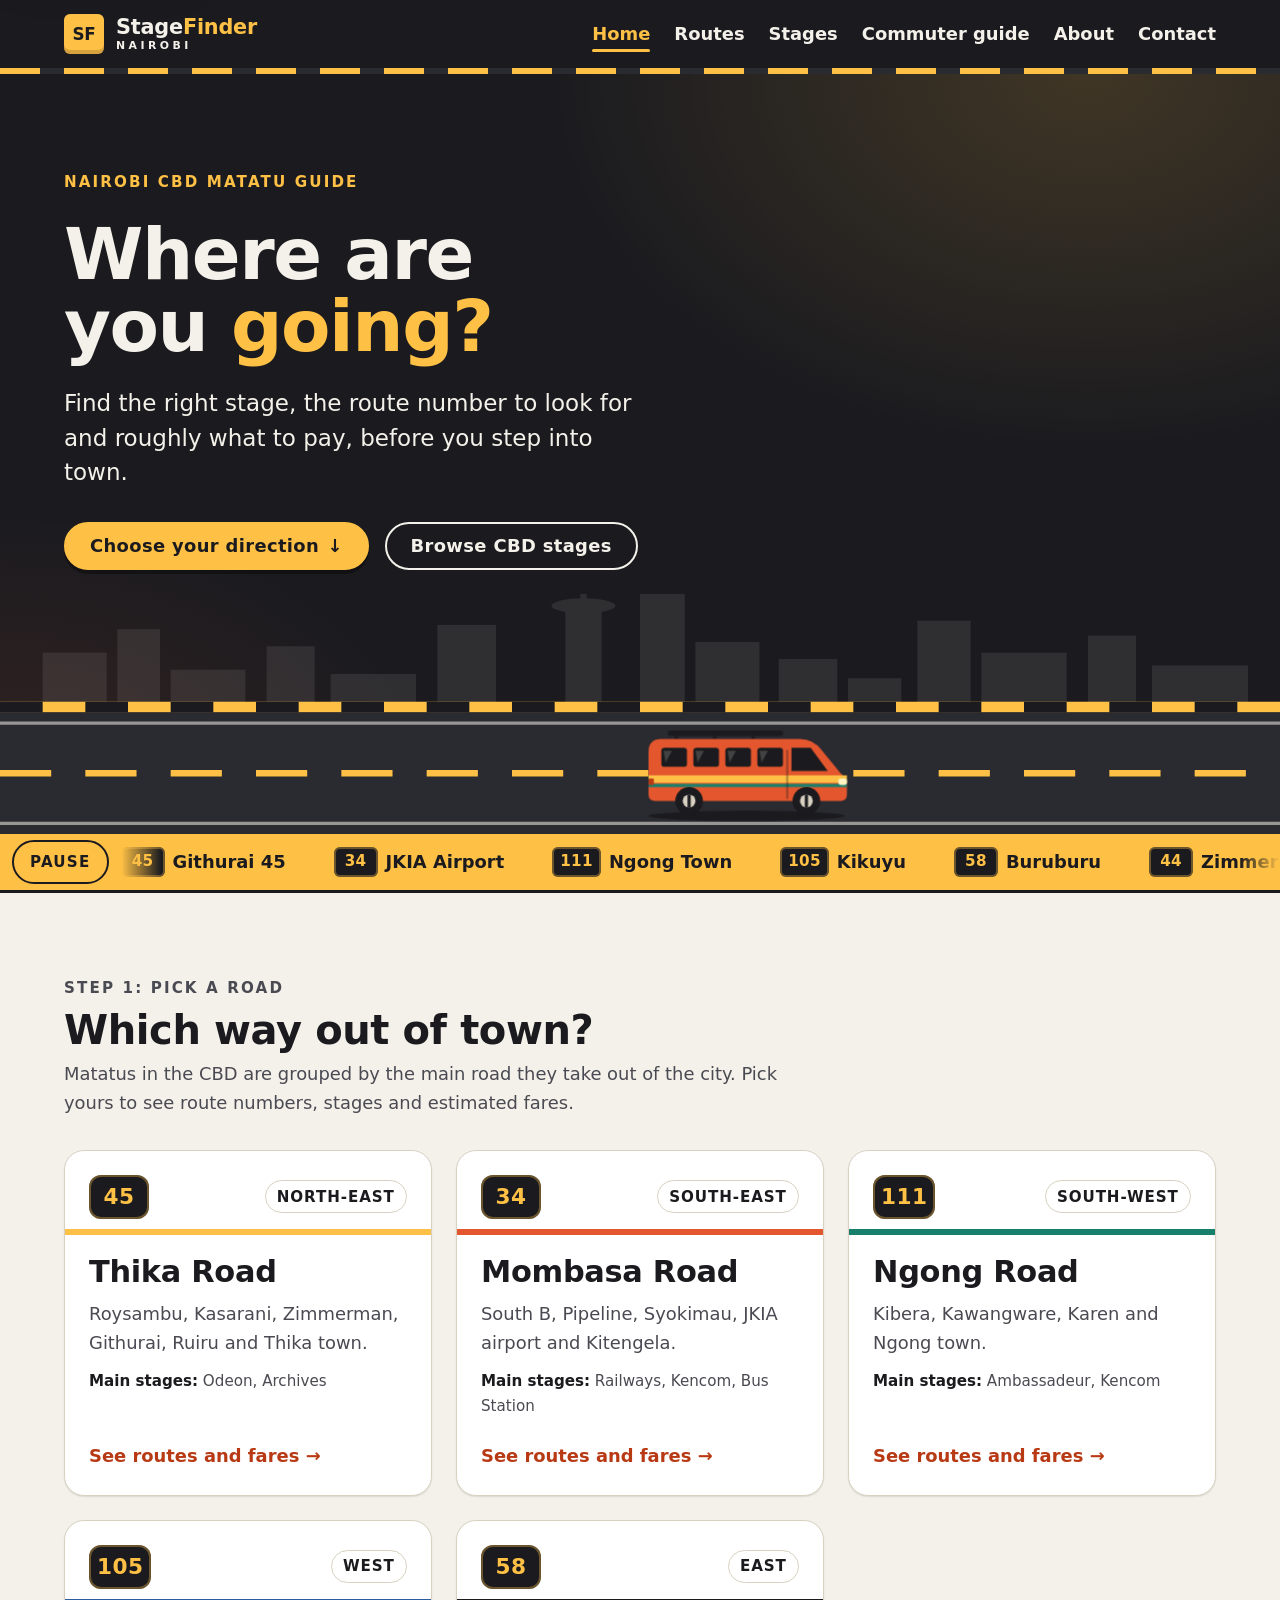
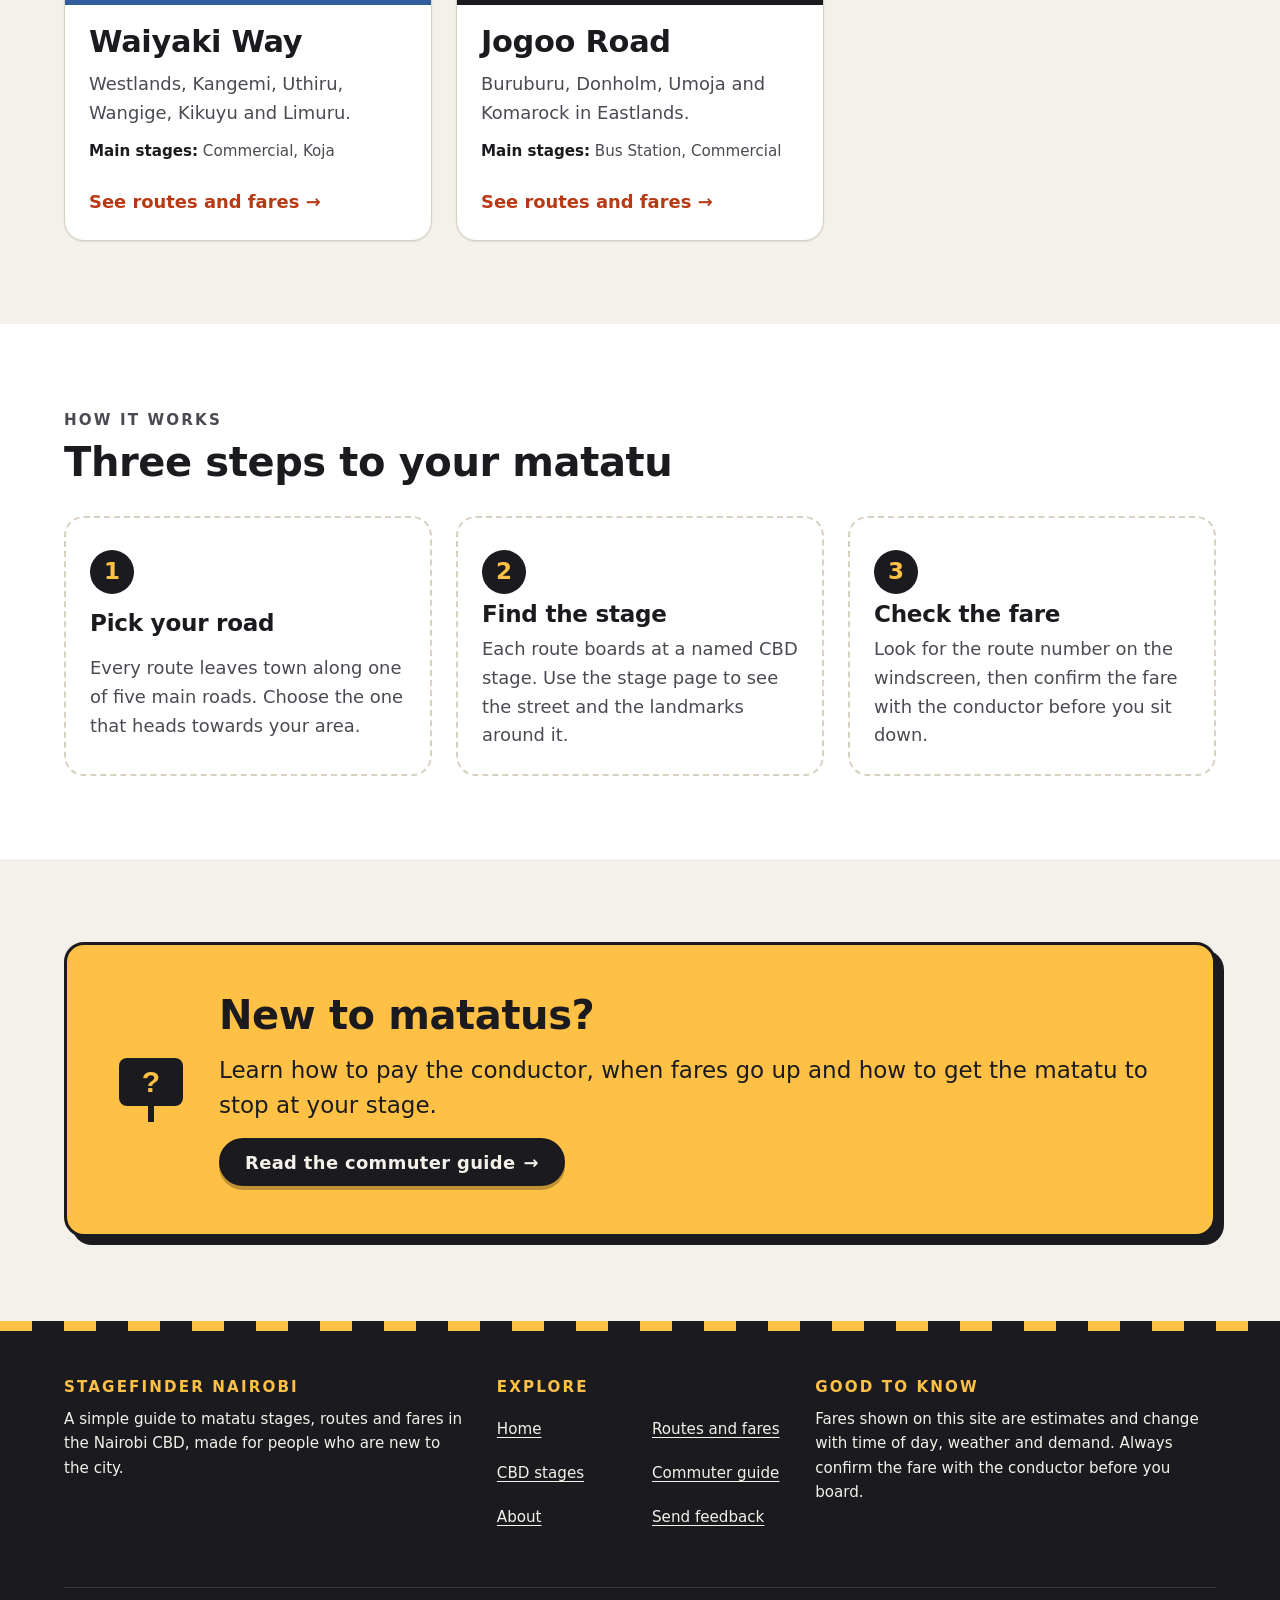
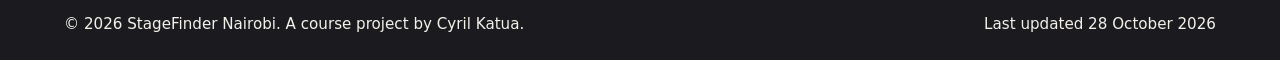
==== commit 0e84923b: "feat: add CSS-only animations, scroll reveals and reduced-motion overrides" ====
--- a/index.html
+++ b/index.html
@@ -139,7 +139,7 @@
         <span class="ticker__when-paused">Play</span>
         <span class="visually-hidden">route ticker</span>
       </label>
-      <div class="ticker__viewport">
+      <div class="ticker__viewport" role="region" aria-labelledby="ticker-title" tabindex="0">
         <div class="ticker__track">
           <ul class="ticker__list" role="list">
             <li><span class="route-badge">45</span> Githurai 45</li>
--- a/css/components.css
+++ b/css/components.css
@@ -551,3 +551,886 @@
 .notice--signal {
   border-left-color: var(--color-signal);
 }
+
+/* --------------------------------------------------------------------------
+   8. Routes page: jump nav, legend, direction sections and tables
+   -------------------------------------------------------------------------- */
+.routes-layout {
+  display: grid;
+  grid-template-columns: minmax(0, 1fr);
+  gap: var(--space-l);
+}
+
+.routes-tools {
+  display: grid;
+  gap: var(--space-m);
+}
+
+@media (min-width: 64em) {
+  .routes-tools {
+    grid-template-columns: 1fr 1fr;
+    align-items: start;
+  }
+}
+
+.jump-nav__title {
+  margin-bottom: var(--space-2xs);
+  font-size: var(--step--1);
+  letter-spacing: 0.14em;
+  text-transform: uppercase;
+  color: var(--color-stage-ink);
+}
+
+.jump-nav ul {
+  list-style: none;
+  padding: 0;
+  display: flex;
+  flex-wrap: wrap;
+  gap: var(--space-2xs);
+}
+
+.jump-nav a {
+  display: inline-flex;
+  align-items: center;
+  min-height: 44px;
+  padding: 0 var(--space-s);
+  border: 2px solid var(--color-ink);
+  border-radius: var(--radius-pill);
+  background-color: var(--color-paper);
+  color: var(--color-ink);
+  font-family: var(--font-display);
+  font-weight: 700;
+  text-decoration: none;
+}
+
+.jump-nav a:hover {
+  background-color: var(--color-ink);
+  color: var(--color-road);
+}
+
+.legend {
+  display: grid;
+  gap: var(--space-xs);
+  padding: var(--space-s) var(--space-m);
+  border: 2px dashed var(--color-line);
+  border-radius: var(--radius-m);
+  font-size: var(--step--1);
+}
+
+.legend div {
+  display: grid;
+  grid-template-columns: 5.5rem 1fr;
+  gap: var(--space-xs);
+  align-items: baseline;
+}
+
+.legend dd {
+  color: var(--color-ink-soft);
+}
+
+.route-section {
+  --accent: var(--color-signal);
+  margin-top: var(--space-xl);
+  scroll-margin-top: var(--space-s);
+}
+
+.route-section__header {
+  display: grid;
+  gap: var(--space-2xs);
+  margin-bottom: var(--space-m);
+  padding-left: var(--space-s);
+  border-left: 0.5rem solid var(--accent);
+}
+
+.route-section__header .direction-card__compass {
+  justify-self: start;
+}
+
+.route-section__header > p:last-child {
+  color: var(--color-ink-soft);
+}
+
+#mombasa-road { --accent: var(--color-route); }
+#ngong-road   { --accent: var(--color-stage); }
+#waiyaki-way  { --accent: var(--color-sky); }
+#jogoo-road   { --accent: var(--color-ink); }
+
+/* Tables. No overflow wrapper, so the sticky header can stick to the
+   viewport; the columns are sized to fit a 320px screen instead. */
+.route-table {
+  width: 100%;
+  border-collapse: separate;
+  border-spacing: 0;
+  background-color: var(--color-paper);
+  border-radius: var(--radius-m);
+  box-shadow: var(--shadow-s);
+  font-size: var(--step--1);
+}
+
+.route-table caption {
+  padding-bottom: var(--space-2xs);
+  text-align: left;
+  font-size: var(--step--1);
+  color: var(--color-ink-soft);
+}
+
+.route-table thead th {
+  position: sticky;
+  top: 0;
+  z-index: 1;
+  background-color: var(--color-ink);
+  color: var(--color-road);
+  font-family: var(--font-display);
+  font-size: 0.8rem;
+  letter-spacing: 0.08em;
+  text-transform: uppercase;
+  text-align: left;
+}
+
+.route-table thead th:first-child {
+  border-top-left-radius: var(--radius-m);
+}
+
+.route-table thead th:last-child {
+  border-top-right-radius: var(--radius-m);
+}
+
+.route-table th,
+.route-table td {
+  padding: var(--space-xs) var(--space-2xs);
+  vertical-align: middle;
+  border-bottom: 1px solid var(--color-line);
+}
+
+.route-table tbody tr:last-child > * {
+  border-bottom: 0;
+}
+
+.route-table tbody tr:nth-child(even) {
+  background-color: #FAF8F3;
+}
+
+.route-table tbody tr:hover {
+  background-color: #FFF3D6;
+}
+
+.route-table tbody th {
+  text-align: left;
+}
+
+.route-table td a {
+  display: inline-flex;
+  align-items: center;
+  min-height: 44px;
+  font-weight: 700;
+}
+
+.fare {
+  font-variant-numeric: tabular-nums;
+}
+
+.fare__row {
+  display: flex;
+  flex-wrap: wrap;
+  align-items: center;
+  gap: 0.35rem;
+  white-space: nowrap;
+}
+
+.fare__row + .fare__row {
+  margin-top: 0.3rem;
+}
+
+@media (min-width: 40em) {
+  .route-table {
+    font-size: var(--step-0);
+  }
+
+  .route-table th,
+  .route-table td {
+    padding: var(--space-s);
+  }
+
+  .route-table thead th {
+    font-size: var(--step--1);
+  }
+}
+
+/* Small screens: stack the fare labels above the amounts so the four
+   columns fit inside 320px without a horizontal scrollbar */
+@media (max-width: 39.99em) {
+  .route-table th,
+  .route-table td {
+    padding: var(--space-2xs) 0.35rem;
+  }
+
+  .route-table thead th {
+    font-size: 0.7rem;
+    letter-spacing: 0.04em;
+  }
+
+  .route-table .route-badge {
+    min-width: 2.4rem;
+    padding-inline: 0.3rem;
+  }
+
+  .fare__row {
+    display: grid;
+    gap: 0.1rem;
+    justify-items: start;
+  }
+}
+
+/* --------------------------------------------------------------------------
+   9. Stages page: stage cards and :target highlight
+   -------------------------------------------------------------------------- */
+.stages-layout {
+  display: grid;
+  grid-template-columns: minmax(0, 1fr);
+  gap: var(--space-l);
+}
+
+.stage-card {
+  position: relative;
+  display: flex;
+  flex-direction: column;
+  overflow: hidden;
+  border: 1px solid var(--color-line);
+  border-radius: var(--radius-l);
+  background-color: var(--color-paper);
+  box-shadow: var(--shadow-s);
+  scroll-margin-top: var(--space-l);
+}
+
+.stage-card__img {
+  width: 100%;
+  aspect-ratio: 16 / 9;
+  object-fit: cover;
+  background-color: #E9E4D8;
+}
+
+.stage-card__body {
+  display: grid;
+  gap: var(--space-s);
+  padding: var(--space-m);
+}
+
+/* Stage name styled as a green road signboard (white on stage 4.8:1) */
+.stage-card__sign {
+  justify-self: start;
+  display: grid;
+  gap: 0.15rem;
+  margin-top: -2.75rem;
+  padding: var(--space-2xs) var(--space-s) 0.6rem;
+  border-radius: var(--radius-m);
+  background-color: var(--color-stage);
+  color: var(--color-paper);
+  font-size: var(--step-2);
+  outline: 2px solid var(--color-paper);
+  outline-offset: -6px;
+  box-shadow: var(--shadow-m);
+}
+
+.stage-card__sign-label {
+  font-size: 0.7rem;
+  letter-spacing: 0.22em;
+  text-transform: uppercase;
+}
+
+.stage-card__facts {
+  display: grid;
+  gap: var(--space-s);
+}
+
+.stage-card__facts dt {
+  font-family: var(--font-display);
+  font-size: 0.75rem;
+  font-weight: 700;
+  letter-spacing: 0.14em;
+  text-transform: uppercase;
+  color: var(--color-stage-ink);
+}
+
+.stage-card__facts dd {
+  margin: 0;
+}
+
+.stage-card__routes {
+  display: flex;
+  flex-wrap: wrap;
+  gap: var(--space-2xs);
+  margin-top: var(--space-3xs);
+}
+
+.stage-card__routes a {
+  display: inline-flex;
+  align-items: center;
+  gap: 0.45rem;
+  min-height: 44px;
+  padding: 0.25rem 0.7rem 0.25rem 0.3rem;
+  border: 1px solid var(--color-line);
+  border-radius: var(--radius-m);
+  color: var(--color-ink);
+  font-size: var(--step--1);
+  font-weight: 600;
+  text-decoration: none;
+}
+
+.stage-card__routes a:hover {
+  border-color: var(--color-ink);
+  background-color: var(--color-road);
+}
+
+/* Arrival highlight when the card is the URL fragment target */
+.stage-card__arrived {
+  display: none;
+  position: absolute;
+  top: var(--space-xs);
+  right: var(--space-xs);
+  z-index: 1;
+  padding: 0.3rem 0.8rem;
+  border-radius: var(--radius-pill);
+  background-color: var(--color-signal);
+  color: var(--color-ink);
+  font-family: var(--font-display);
+  font-size: 0.8rem;
+  font-weight: 800;
+  letter-spacing: 0.1em;
+  text-transform: uppercase;
+  box-shadow: var(--shadow-m);
+}
+
+.stage-card:target {
+  border-color: var(--color-ink);
+  outline: 3px solid var(--color-ink);
+  outline-offset: 3px;
+  box-shadow: 0 0 0 9px var(--color-signal), var(--shadow-l);
+}
+
+.stage-card:target .stage-card__arrived {
+  display: block;
+}
+
+/* --------------------------------------------------------------------------
+   10. Commuter guide: contents list, lists, timeline, glossary, FAQ
+   -------------------------------------------------------------------------- */
+.guide {
+  grid-template-columns: minmax(0, 1fr);
+}
+
+@media (min-width: 64em) {
+  .guide {
+    grid-template-columns: 15rem minmax(0, 1fr);
+  }
+}
+
+.toc {
+  padding: var(--space-m);
+  border-radius: var(--radius-l);
+  background-color: var(--color-paper);
+  box-shadow: var(--shadow-s);
+}
+
+@media (min-width: 64em) {
+  .toc {
+    position: sticky;
+    top: var(--space-m);
+  }
+}
+
+.toc__list {
+  display: grid;
+  counter-reset: toc;
+}
+
+.toc__list li {
+  counter-increment: toc;
+}
+
+.toc__list a {
+  display: flex;
+  align-items: center;
+  gap: var(--space-xs);
+  min-height: 44px;
+  color: var(--color-ink);
+  font-weight: 600;
+  text-decoration: none;
+}
+
+.toc__list a::before {
+  content: counter(toc);
+  display: grid;
+  place-items: center;
+  flex: none;
+  width: 1.75rem;
+  height: 1.75rem;
+  border-radius: var(--radius-s);
+  background-color: var(--color-ink);
+  color: var(--color-signal);
+  font-family: var(--font-display);
+  font-size: 0.85rem;
+  font-weight: 800;
+}
+
+.toc__list a:hover {
+  color: var(--color-route-ink);
+  text-decoration: underline;
+}
+
+.guide__content {
+  display: grid;
+  gap: var(--space-2xl);
+}
+
+.guide-section {
+  --flow-space: var(--space-s);
+  scroll-margin-top: var(--space-m);
+}
+
+.guide-section h2 {
+  --flow-space: var(--space-2xs);
+}
+
+/* Lists with painted markers */
+.tick-list,
+.number-list {
+  display: grid;
+  gap: var(--space-xs);
+}
+
+.tick-list li,
+.number-list li {
+  position: relative;
+  padding-left: 2.25rem;
+}
+
+.tick-list li::before {
+  content: "";
+  position: absolute;
+  left: 0.35rem;
+  top: 0.4em;
+  width: 0.7rem;
+  height: 0.7rem;
+  border-radius: 2px;
+  background-color: var(--color-signal);
+  box-shadow: 0 0 0 2px var(--color-ink);
+  transform: rotate(45deg);
+}
+
+.number-list {
+  counter-reset: num;
+}
+
+.number-list li {
+  counter-increment: num;
+}
+
+.number-list li::before {
+  content: counter(num);
+  position: absolute;
+  left: 0;
+  top: 0.1em;
+  display: grid;
+  place-items: center;
+  width: 1.6rem;
+  height: 1.6rem;
+  border-radius: 50%;
+  background-color: var(--color-stage);
+  color: var(--color-paper);
+  font-family: var(--font-display);
+  font-size: 0.85rem;
+  font-weight: 800;
+}
+
+/* Peak hours timeline */
+.timeline {
+  display: grid;
+  margin-left: 0.5rem;
+  border-left: 4px dashed var(--color-line);
+}
+
+.timeline__item {
+  position: relative;
+  display: grid;
+  gap: 0.2rem;
+  padding: var(--space-xs) 0 var(--space-xs) var(--space-m);
+}
+
+.timeline__item::before {
+  content: "";
+  position: absolute;
+  left: -0.7rem;
+  top: 1.05rem;
+  width: 1rem;
+  height: 1rem;
+  border-radius: 50%;
+  border: 3px solid var(--color-line-strong);
+  background-color: var(--color-paper);
+}
+
+.timeline__item--peak::before {
+  border-color: var(--color-ink);
+  background-color: var(--color-signal);
+}
+
+.timeline__time {
+  font-family: var(--font-display);
+  font-size: var(--step-1);
+  font-weight: 700;
+  font-variant-numeric: tabular-nums;
+}
+
+.timeline__label {
+  display: flex;
+  flex-wrap: wrap;
+  align-items: center;
+  gap: 0.5rem;
+  color: var(--color-ink-soft);
+}
+
+@media (min-width: 40em) {
+  .timeline__item {
+    grid-template-columns: 11rem 1fr;
+    align-items: center;
+  }
+}
+
+/* Glossary */
+.glossary {
+  display: grid;
+  gap: var(--space-s);
+}
+
+@media (min-width: 40em) {
+  .glossary {
+    grid-template-columns: repeat(2, minmax(0, 1fr));
+  }
+}
+
+.glossary div {
+  padding: var(--space-s);
+  border-top: 4px solid var(--color-route);
+  border-radius: var(--radius-m);
+  background-color: var(--color-paper);
+  box-shadow: var(--shadow-s);
+}
+
+.glossary dt {
+  font-family: var(--font-display);
+  font-size: var(--step-1);
+  font-weight: 700;
+}
+
+.glossary dd {
+  color: var(--color-ink-soft);
+}
+
+/* FAQ built with details/summary */
+.faq {
+  display: grid;
+  gap: var(--space-xs);
+}
+
+.faq__item {
+  border: 1px solid var(--color-line);
+  border-radius: var(--radius-m);
+  background-color: var(--color-paper);
+  box-shadow: var(--shadow-s);
+}
+
+.faq__item[open] {
+  border-color: var(--color-ink);
+}
+
+.faq__item summary {
+  position: relative;
+  display: flex;
+  align-items: center;
+  min-height: 56px;
+  padding: var(--space-xs) 3.5rem var(--space-xs) var(--space-m);
+  font-family: var(--font-display);
+  font-size: var(--step-1);
+  font-weight: 700;
+  line-height: 1.3;
+  list-style: none;
+  cursor: pointer;
+}
+
+.faq__item summary::-webkit-details-marker {
+  display: none;
+}
+
+/* Plus sign drawn with two bars; the vertical bar turns flat when open */
+.faq__item summary::before,
+.faq__item summary::after {
+  content: "";
+  position: absolute;
+  right: var(--space-m);
+  top: 50%;
+  width: 1rem;
+  height: 3px;
+  margin-top: -1.5px;
+  border-radius: 2px;
+  background-color: var(--color-route-ink);
+}
+
+.faq__item summary::after {
+  transform: rotate(90deg);
+}
+
+.faq__item[open] summary::after {
+  transform: rotate(0deg);
+}
+
+.faq__item summary:hover {
+  color: var(--color-route-ink);
+}
+
+.faq__item summary:focus-visible {
+  outline-offset: -3px;
+}
+
+.faq__answer {
+  padding: 0 var(--space-m) var(--space-m);
+}
+
+/* --------------------------------------------------------------------------
+   11. About page: prose, fact card
+   -------------------------------------------------------------------------- */
+.prose > * + * {
+  margin-block-start: var(--space-xl);
+}
+
+.prose > section {
+  --flow-space: var(--space-s);
+}
+
+.side-stack {
+  display: grid;
+  gap: var(--space-m);
+}
+
+@media (min-width: 64em) {
+  .side-stack {
+    position: sticky;
+    top: var(--space-m);
+  }
+}
+
+.fact-card {
+  padding: var(--space-m);
+  border-radius: var(--radius-l);
+  background-color: var(--color-paper);
+  box-shadow: var(--shadow-s);
+  border-top: 0.5rem solid var(--color-stage);
+}
+
+.fact-list {
+  display: grid;
+}
+
+.fact-list div {
+  display: grid;
+  gap: 0.15rem;
+  padding-block: var(--space-xs);
+  border-bottom: 1px dashed var(--color-line);
+}
+
+.fact-list div:last-child {
+  border-bottom: 0;
+}
+
+.fact-list dt {
+  font-size: var(--step--1);
+  color: var(--color-ink-soft);
+}
+
+.fact-list dd {
+  font-family: var(--font-display);
+  font-size: var(--step-1);
+  font-weight: 700;
+}
+
+/* --------------------------------------------------------------------------
+   12. Contact form
+   -------------------------------------------------------------------------- */
+.form {
+  display: grid;
+  gap: var(--space-m);
+  padding: var(--space-m);
+  border-radius: var(--radius-l);
+  background-color: var(--color-paper);
+  box-shadow: var(--shadow-m);
+}
+
+@media (min-width: 40em) {
+  .form {
+    padding: var(--space-xl);
+  }
+}
+
+.form__intro,
+.form__note {
+  font-size: var(--step--1);
+  color: var(--color-ink-soft);
+}
+
+.field {
+  display: grid;
+  gap: 0.4rem;
+  min-width: 0;
+  margin: 0;
+  padding: 0;
+  border: 0;
+}
+
+.field label,
+.field legend {
+  font-weight: 700;
+}
+
+.field legend {
+  margin-bottom: 0.4rem;
+  padding: 0;
+}
+
+.req,
+.opt {
+  font-weight: 400;
+  font-size: var(--step--1);
+  color: var(--color-ink-soft);
+}
+
+.field__hint {
+  font-size: var(--step--1);
+  color: var(--color-ink-soft);
+}
+
+.field input[type="text"],
+.field input[type="email"],
+.field input[type="tel"],
+.field textarea {
+  width: 100%;
+  min-height: 48px;
+  padding: 0.65rem 0.9rem;
+  border: 2px solid var(--color-line-strong);
+  border-radius: var(--radius-m);
+  background-color: var(--color-paper);
+  color: var(--color-ink);
+  line-height: 1.4;
+}
+
+.field textarea {
+  min-height: 9rem;
+}
+
+.field input::placeholder,
+.field textarea::placeholder {
+  color: #6B6B73;
+  opacity: 1;
+}
+
+.field input:hover,
+.field textarea:hover {
+  border-color: var(--color-ink);
+}
+
+.field input:focus-visible,
+.field textarea:focus-visible {
+  border-color: var(--color-ink);
+  outline: 3px solid var(--color-signal);
+  outline-offset: 0;
+  box-shadow: 0 0 0 5px var(--color-ink);
+}
+
+/* Validation feedback only after the user has typed something */
+.field__error {
+  display: none;
+  align-items: center;
+  gap: 0.4rem;
+  font-size: var(--step--1);
+  font-weight: 700;
+  color: var(--color-route-ink);
+}
+
+.field__error::before {
+  content: "!";
+  display: grid;
+  place-items: center;
+  flex: none;
+  width: 1.2rem;
+  height: 1.2rem;
+  border-radius: 50%;
+  background-color: var(--color-route-ink);
+  color: var(--color-paper);
+  font-size: 0.8rem;
+}
+
+.field input:not(:placeholder-shown):invalid,
+.field textarea:not(:placeholder-shown):invalid {
+  border-color: var(--color-route-ink);
+  background-color: #FFF7F4;
+}
+
+.field input:not(:placeholder-shown):invalid ~ .field__error,
+.field textarea:not(:placeholder-shown):invalid ~ .field__error {
+  display: flex;
+}
+
+.field input:not(:placeholder-shown):valid,
+.field textarea:not(:placeholder-shown):valid {
+  border-color: var(--color-stage-ink);
+}
+
+/* Radio and checkbox choices with large tap targets */
+.choices {
+  display: grid;
+  gap: var(--space-2xs);
+}
+
+@media (min-width: 40em) {
+  .choices {
+    grid-template-columns: repeat(2, minmax(0, 1fr));
+  }
+}
+
+.choice {
+  display: flex;
+  align-items: center;
+  gap: var(--space-xs);
+  min-height: 48px;
+  padding: 0.4rem 0.9rem;
+  border: 2px solid var(--color-line);
+  border-radius: var(--radius-m);
+  font-weight: 600;
+  cursor: pointer;
+}
+
+.choice:hover {
+  border-color: var(--color-ink);
+}
+
+.choice:has(input:checked) {
+  border-color: var(--color-ink);
+  background-color: #FFF3D6;
+}
+
+.choice input {
+  flex: none;
+  width: 1.25rem;
+  height: 1.25rem;
+  margin: 0;
+  accent-color: var(--color-stage-ink);
+}
+
+.form__actions {
+  display: flex;
+  flex-wrap: wrap;
+  align-items: center;
+  gap: var(--space-s) var(--space-m);
+}
+
+.ticker__viewport:focus-visible {
+  outline: 3px solid var(--color-ink);
+  outline-offset: -3px;
+}
--- a/css/animations.css
+++ b/css/animations.css
@@ -1 +1,287 @@
-/* StageFinder Nairobi: keyframes and motion rules */
+/* ==========================================================================
+   StageFinder Nairobi: animations.css
+   Every keyframe and motion rule lives here. Motion is only switched on
+   for people who have not asked for reduced motion, and only transform,
+   opacity and (for the SVG lane line) stroke-dashoffset are animated so
+   it stays smooth on low-end phones.
+   ========================================================================== */
+
+/* --------------------------------------------------------------------------
+   1. Keyframes
+   -------------------------------------------------------------------------- */
+@keyframes page-fade {
+  from { opacity: 0; }
+  to   { opacity: 1; }
+}
+
+@keyframes rise {
+  from { opacity: 0; transform: translateY(1.25rem); }
+  to   { opacity: 1; transform: translateY(0); }
+}
+
+@keyframes lane-draw {
+  from { stroke-dashoffset: 1200; }
+  to   { stroke-dashoffset: 0; }
+}
+
+@keyframes matatu-drive {
+  0%   { transform: translateX(-900px); }
+  82%  { transform: translateX(12px); }
+  100% { transform: translateX(0); }
+}
+
+@keyframes wheel-spin {
+  from { transform: rotate(0deg); }
+  to   { transform: rotate(3960deg); }
+}
+
+@keyframes ticker-scroll {
+  from { transform: translateX(0); }
+  to   { transform: translateX(-50%); }
+}
+
+@keyframes reveal {
+  from { opacity: 0; transform: translateY(2rem) scale(0.98); }
+  to   { opacity: 1; transform: translateY(0) scale(1); }
+}
+
+@keyframes arrival-pulse {
+  0%   { transform: scale(1); }
+  25%  { transform: scale(1.035); }
+  50%  { transform: scale(0.995); }
+  75%  { transform: scale(1.015); }
+  100% { transform: scale(1); }
+}
+
+@keyframes badge-pop {
+  from { opacity: 0; transform: translateY(-0.5rem) scale(0.6); }
+  to   { opacity: 1; transform: translateY(0) scale(1); }
+}
+
+@keyframes drop-in {
+  from { opacity: 0; transform: translateY(-0.5rem); }
+  to   { opacity: 1; transform: translateY(0); }
+}
+
+/* --------------------------------------------------------------------------
+   2. Motion, only when the user has no reduced-motion preference
+   -------------------------------------------------------------------------- */
+@media (prefers-reduced-motion: no-preference) {
+  html {
+    scroll-behavior: smooth;
+  }
+
+  /* Page load: content fades in, intro text slides up */
+  main {
+    animation: page-fade 500ms var(--ease-out) both;
+  }
+
+  .page-intro .container > *,
+  .hero__inner > * {
+    animation: rise 700ms var(--ease-out) both;
+  }
+
+  .page-intro .container > :nth-child(2),
+  .hero__inner > :nth-child(2) {
+    animation-delay: 80ms;
+  }
+
+  .page-intro .container > :nth-child(3),
+  .hero__inner > :nth-child(3) {
+    animation-delay: 160ms;
+  }
+
+  .hero__inner > :nth-child(4) {
+    animation-delay: 240ms;
+  }
+
+  /* Hero: the lane line draws in, then the matatu drives in and parks */
+  .lane-reveal {
+    animation: lane-draw 1.6s var(--ease-in-out) 300ms both;
+  }
+
+  .matatu {
+    animation: matatu-drive 2.8s var(--ease-out) 600ms both;
+  }
+
+  .matatu-wheel {
+    animation: wheel-spin 2.8s var(--ease-out) 600ms both;
+  }
+
+  /* Route ticker: slow loop that pauses on hover, focus or the toggle */
+  .ticker__track {
+    animation: ticker-scroll 50s linear infinite;
+  }
+
+  .ticker:hover .ticker__track,
+  .ticker:focus-within .ticker__track,
+  .ticker__toggle:checked ~ .ticker__viewport .ticker__track {
+    animation-play-state: paused;
+  }
+
+  /* Navigation: animated underline and menu icon */
+  .site-nav a::after {
+    transition: transform var(--dur-base) var(--ease-out);
+  }
+
+  .nav-toggle__icon::before,
+  .nav-toggle__icon::after {
+    transition: transform var(--dur-base) var(--ease-out);
+  }
+
+  /* Mobile menu slides open; visibility flips after the slide closes */
+  .site-nav {
+    transition:
+      opacity var(--dur-base) var(--ease-out),
+      transform var(--dur-base) var(--ease-out),
+      visibility 0s linear var(--dur-base);
+  }
+
+  .nav-toggle:checked ~ .site-nav {
+    transition-delay: 0s;
+  }
+
+  @media (max-width: 47.99em) {
+    .nav-toggle:checked ~ .site-nav li {
+      animation: rise 400ms var(--ease-out) both;
+    }
+
+    .nav-toggle:checked ~ .site-nav li:nth-child(2) { animation-delay: 40ms; }
+    .nav-toggle:checked ~ .site-nav li:nth-child(3) { animation-delay: 80ms; }
+    .nav-toggle:checked ~ .site-nav li:nth-child(4) { animation-delay: 120ms; }
+    .nav-toggle:checked ~ .site-nav li:nth-child(5) { animation-delay: 160ms; }
+    .nav-toggle:checked ~ .site-nav li:nth-child(6) { animation-delay: 200ms; }
+  }
+
+  .skip-link {
+    transition: transform var(--dur-fast) var(--ease-out);
+  }
+
+  /* Buttons and chips lift slightly */
+  .button,
+  .jump-nav a,
+  .stage-card__routes a,
+  .choice,
+  a.route-badge {
+    transition: transform var(--dur-fast) var(--ease-out);
+  }
+
+  .button:hover,
+  .button:focus-visible,
+  .jump-nav a:hover,
+  .jump-nav a:focus-visible,
+  .stage-card__routes a:hover,
+  .stage-card__routes a:focus-visible {
+    transform: translateY(-2px);
+  }
+
+  .button:active,
+  .jump-nav a:active,
+  .stage-card__routes a:active {
+    transform: translateY(1px);
+  }
+
+  .button__arrow {
+    transition: transform var(--dur-base) var(--ease-out);
+  }
+
+  .button:hover .button__arrow,
+  .button:focus-visible .button__arrow,
+  .direction-card:hover .button__arrow,
+  .direction-card:focus-within .button__arrow {
+    transform: translateX(4px);
+  }
+
+  .button[href^="#"]:hover .button__arrow,
+  .button[href^="#"]:focus-visible .button__arrow {
+    transform: translateY(3px);
+  }
+
+  /* Direction cards: lift and tilt, with a coloured sweep behind the badge */
+  .direction-card {
+    transition: transform 380ms var(--ease-out);
+  }
+
+  .direction-card:hover,
+  .direction-card:focus-within {
+    transform: translateY(-6px) rotate(-0.6deg);
+  }
+
+  .direction-card:nth-child(even):hover,
+  .direction-card:nth-child(even):focus-within {
+    transform: translateY(-6px) rotate(0.6deg);
+  }
+
+  .direction-card__top::before {
+    transition: transform 480ms var(--ease-out);
+  }
+
+  .direction-card:hover .direction-card__top::before,
+  .direction-card:focus-within .direction-card__top::before {
+    transform: scaleX(1);
+  }
+
+  .direction-card .route-badge {
+    transition: transform 380ms var(--ease-out);
+  }
+
+  .direction-card:hover .route-badge,
+  .direction-card:focus-within .route-badge {
+    transform: scale(1.08) rotate(-4deg);
+  }
+
+  /* Stage card arrival pulse when it becomes the :target */
+  .stage-card:target {
+    animation: arrival-pulse 1.2s var(--ease-out) 400ms 2 both;
+  }
+
+  .stage-card:target .stage-card__arrived {
+    animation: badge-pop 500ms var(--ease-out) 300ms both;
+  }
+
+  /* FAQ answers drop in; the plus folds into a minus */
+  .faq__item[open] .faq__answer {
+    animation: drop-in 320ms var(--ease-out) both;
+  }
+
+  .faq__item summary::after {
+    transition: transform var(--dur-base) var(--ease-out);
+  }
+
+  /* Scroll-driven reveal. Only in browsers that support view timelines;
+     everywhere else content is simply visible. The fill mode is
+     "backwards" so hover transforms still work once a card is revealed. */
+  @supports (animation-timeline: view()) {
+    .reveal {
+      animation: reveal linear backwards;
+      animation-timeline: view();
+      animation-range: entry 0% cover 25%;
+    }
+  }
+}
+
+/* --------------------------------------------------------------------------
+   3. Reduced motion: switch everything off
+   -------------------------------------------------------------------------- */
+@media (prefers-reduced-motion: reduce) {
+  *,
+  *::before,
+  *::after {
+    animation: none !important;
+    transition: none !important;
+    scroll-behavior: auto !important;
+  }
+
+  /* The ticker becomes a static row that can be scrolled sideways */
+  .ticker__toggle,
+  .ticker__control,
+  .ticker__list[aria-hidden="true"],
+  .ticker__viewport::before,
+  .ticker__viewport::after {
+    display: none;
+  }
+
+  .ticker__viewport {
+    overflow-x: auto;
+  }
+}
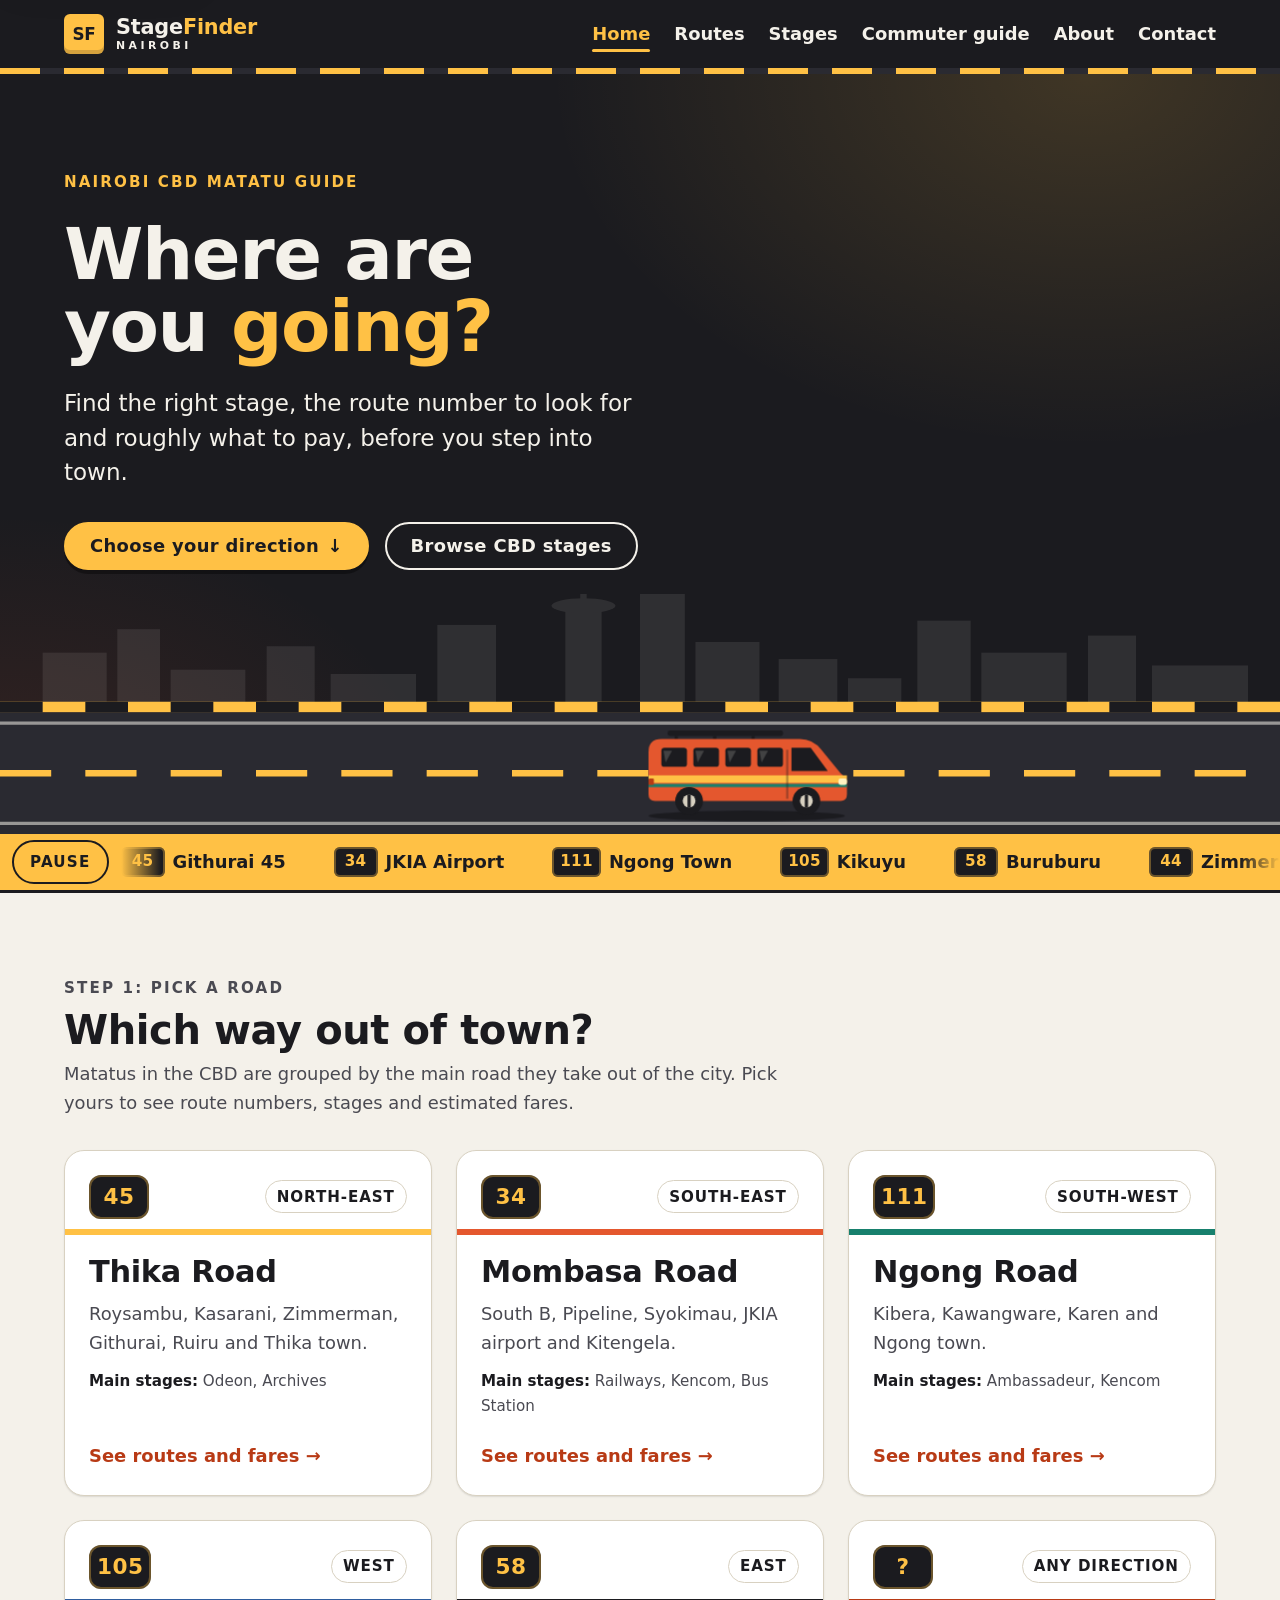
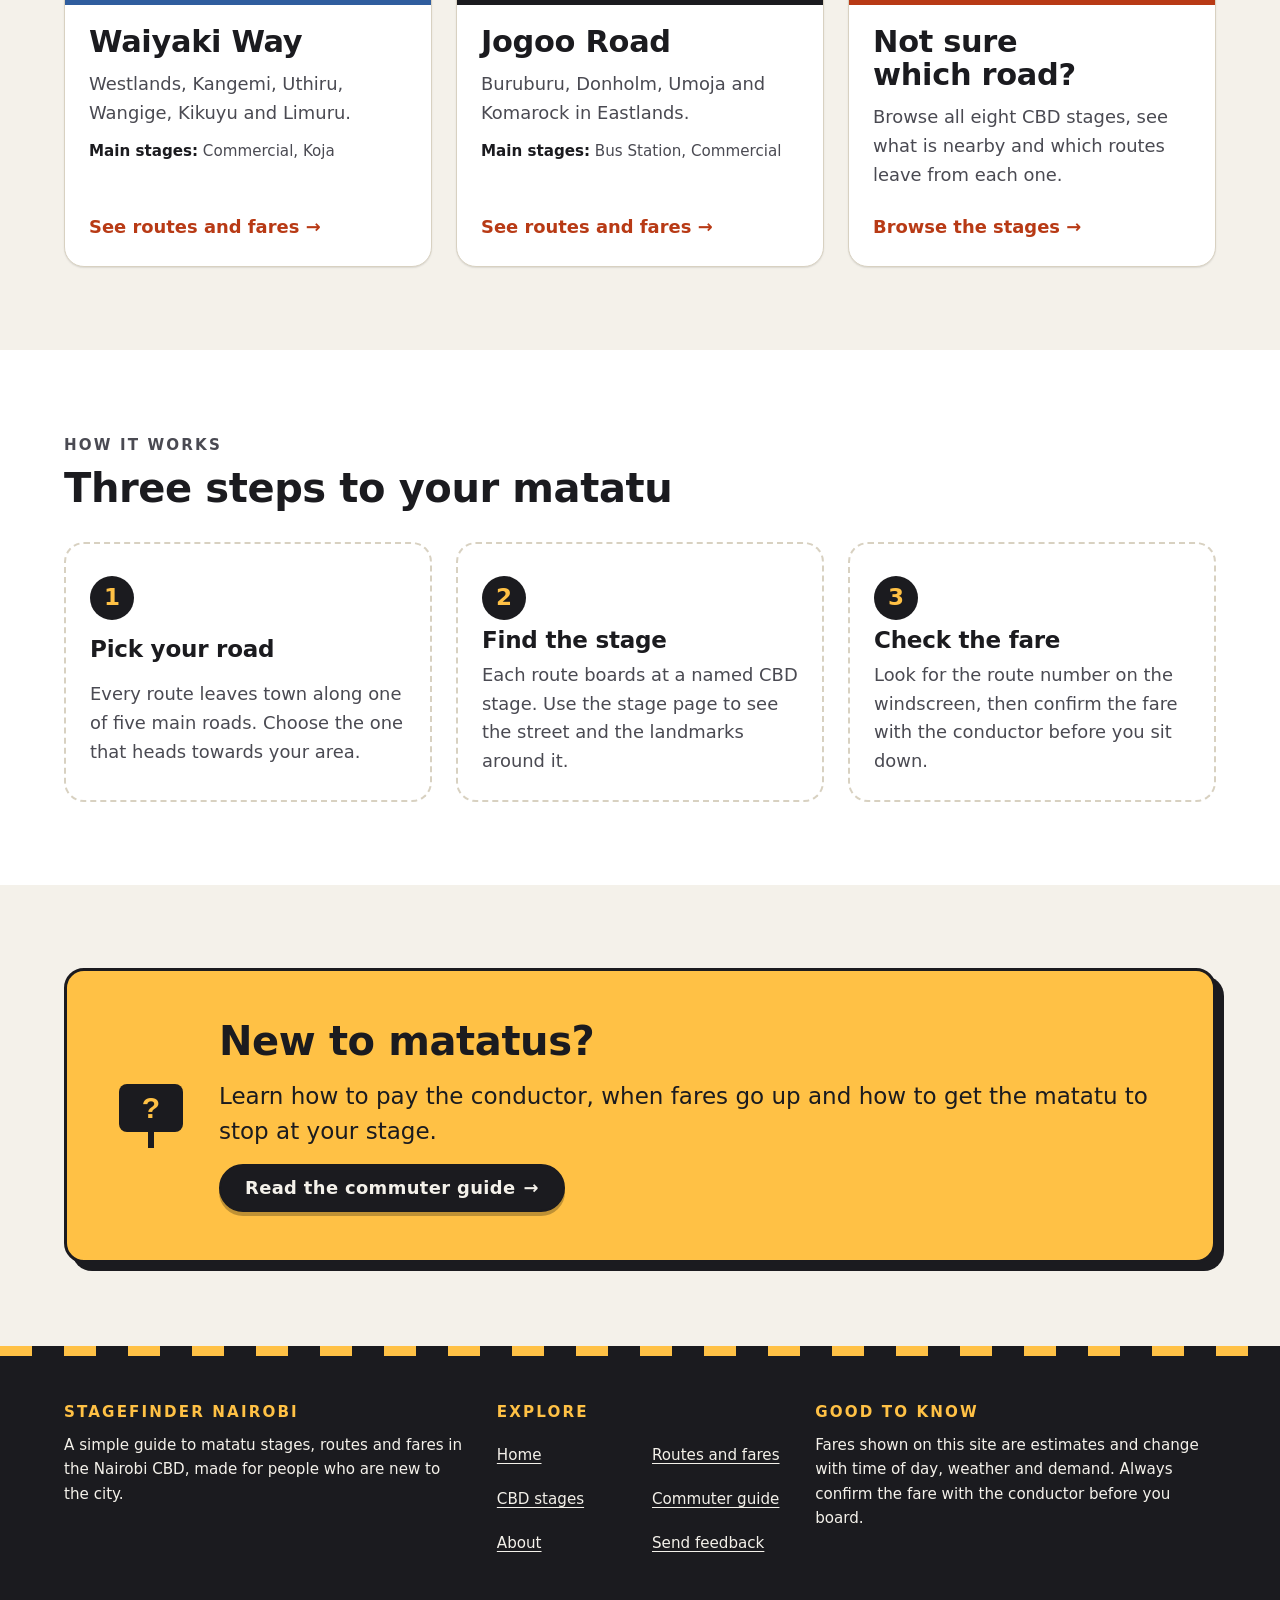
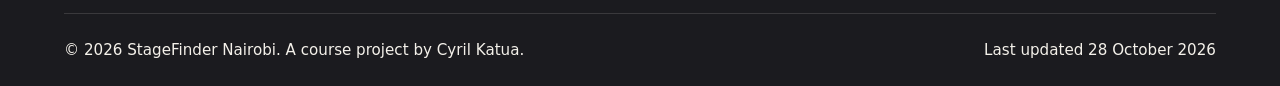
==== commit 4154ccc9: "style: responsive polish for 320px tables, balanced card grid and one-page print route sheet" ====
--- a/index.html
+++ b/index.html
@@ -233,6 +233,15 @@
             <p class="direction-card__meta"><strong>Main stages:</strong> Bus Station, Commercial</p>
             <span class="direction-card__cta" aria-hidden="true">See routes and fares <span class="button__arrow">&rarr;</span></span>
           </li>
+          <li class="direction-card direction-card--all reveal">
+            <div class="direction-card__top">
+              <span class="route-badge route-badge--lg">?</span>
+              <span class="direction-card__compass">Any direction</span>
+            </div>
+            <h3><a class="direction-card__link" href="stages.html">Not sure which road?</a></h3>
+            <p>Browse all eight CBD stages, see what is nearby and which routes leave from each one.</p>
+            <span class="direction-card__cta" aria-hidden="true">Browse the stages <span class="button__arrow">&rarr;</span></span>
+          </li>
         </ul>
       </div>
     </section>
--- a/css/components.css
+++ b/css/components.css
@@ -346,6 +346,7 @@
 .direction-card--ngong   { --accent: var(--color-stage); }
 .direction-card--waiyaki { --accent: var(--color-sky); }
 .direction-card--jogoo   { --accent: var(--color-ink); }
+.direction-card--all     { --accent: var(--color-route-ink); }
 
 /* Card top strip: a resting accent bar, plus a sweep layer that fills
    the strip with the accent colour on hover (see animations.css) */
@@ -1434,3 +1435,240 @@
   outline: 3px solid var(--color-ink);
   outline-offset: -3px;
 }
+
+/* Very small screens (320px class phones) */
+@media (max-width: 24em) {
+  .route-table {
+    font-size: 0.8125rem;
+  }
+
+  .route-table th,
+  .route-table td {
+    padding-inline: 0.25rem;
+    hyphens: auto;
+  }
+
+  .route-table thead th {
+    letter-spacing: 0;
+  }
+
+  .route-table .peak-label,
+  .route-table .offpeak-label {
+    padding-inline: 0.3rem;
+    font-size: 0.65rem;
+    letter-spacing: 0.03em;
+  }
+}
+
+/* --------------------------------------------------------------------------
+   13. Print: a clean, ink-friendly sheet. On routes.html the five
+   direction tables flow into two columns so they fit on one A4 page.
+   -------------------------------------------------------------------------- */
+@media print {
+  @page {
+    margin: 12mm;
+  }
+
+  *,
+  *::before,
+  *::after {
+    background: transparent !important;
+    color: #000 !important;
+    box-shadow: none !important;
+    text-shadow: none !important;
+    animation: none !important;
+    transition: none !important;
+  }
+
+  body {
+    font-size: 10pt;
+    line-height: 1.35;
+  }
+
+  .skip-link,
+  .nav-toggle,
+  .nav-toggle__label,
+  .site-nav,
+  .road-stripe,
+  .hero__art,
+  .hero__actions,
+  .ticker,
+  .jump-nav,
+  .routes-tools,
+  .toc,
+  .direction-card__cta,
+  .stage-card__img,
+  .form,
+  .site-footer {
+    display: none !important;
+  }
+
+  .container {
+    width: 100%;
+  }
+
+  .section,
+  .section--tight {
+    padding-block: 4mm;
+  }
+
+  .site-header {
+    border-bottom: 2pt solid #000;
+  }
+
+  .site-header__inner {
+    min-height: 0;
+    padding-block: 2mm;
+  }
+
+  .wordmark__badge {
+    border: 1.5pt solid #000;
+  }
+
+  .page-intro {
+    padding-block: 3mm;
+    border-bottom: 1pt solid #000;
+  }
+
+  .page-intro h1,
+  .hero__title {
+    max-width: none;
+    font-size: 18pt;
+  }
+
+  .lead,
+  .hero__lead {
+    font-size: 10pt;
+  }
+
+  a {
+    text-decoration: none;
+  }
+
+  .route-badge,
+  .peak-label,
+  .offpeak-label,
+  .unverified {
+    border: 1pt solid #000;
+  }
+
+  .notice {
+    padding: 2mm 3mm;
+    border: 1pt solid #000;
+    border-left-width: 3pt;
+  }
+
+  .notice h2 {
+    font-size: 11pt;
+  }
+
+  /* Routes: two-column route sheet */
+  .routes-layout {
+    display: block;
+    columns: 2;
+    column-gap: 8mm;
+  }
+
+  .routes-layout > .notice {
+    column-span: all;
+    margin-bottom: 4mm;
+  }
+
+  .route-section {
+    margin: 0 0 4mm;
+    break-inside: avoid;
+  }
+
+  .route-section__header {
+    gap: 0;
+    margin-bottom: 1mm;
+    padding-left: 2mm;
+    border-left-width: 3pt;
+    border-left-color: #000;
+  }
+
+  .route-section__header h2 {
+    font-size: 12pt;
+  }
+
+  .route-section__header .direction-card__compass,
+  .route-section__header > p:last-child,
+  .route-table caption {
+    display: none;
+  }
+
+  .route-table {
+    font-size: 8.5pt;
+    border: 1pt solid #000;
+  }
+
+  .route-table th,
+  .route-table td {
+    padding: 0.8mm 1.5mm;
+    border-bottom: 0.5pt solid #999;
+  }
+
+  .route-table thead th {
+    position: static;
+    font-size: 7.5pt;
+    border-bottom: 1pt solid #000;
+  }
+
+  .route-table td a {
+    min-height: 0;
+  }
+
+  .route-table .route-badge {
+    min-height: 0;
+    min-width: 0;
+    font-size: 8pt;
+  }
+
+  .fare__row {
+    display: inline-flex;
+    gap: 1mm;
+    white-space: nowrap;
+  }
+
+  .fare__row + .fare__row {
+    margin: 0 0 0 2mm;
+  }
+
+  .route-table .peak-label,
+  .route-table .offpeak-label {
+    padding: 0 1mm;
+    font-size: 6.5pt;
+  }
+
+  .page-intro .eyebrow,
+  .page-intro .lead {
+    display: none;
+  }
+
+  .notice p {
+    max-width: none;
+  }
+
+  /* Cards print as simple bordered boxes */
+  .grid {
+    grid-template-columns: repeat(2, 1fr);
+  }
+
+  .direction-card,
+  .stage-card,
+  .steps li,
+  .faq__item,
+  .glossary div,
+  .fact-card,
+  .callout {
+    border: 1pt solid #000;
+    break-inside: avoid;
+    transform: none !important;
+  }
+
+  .stage-card__sign {
+    margin-top: 0;
+    outline: 0;
+    border: 1.5pt solid #000;
+  }
+}
